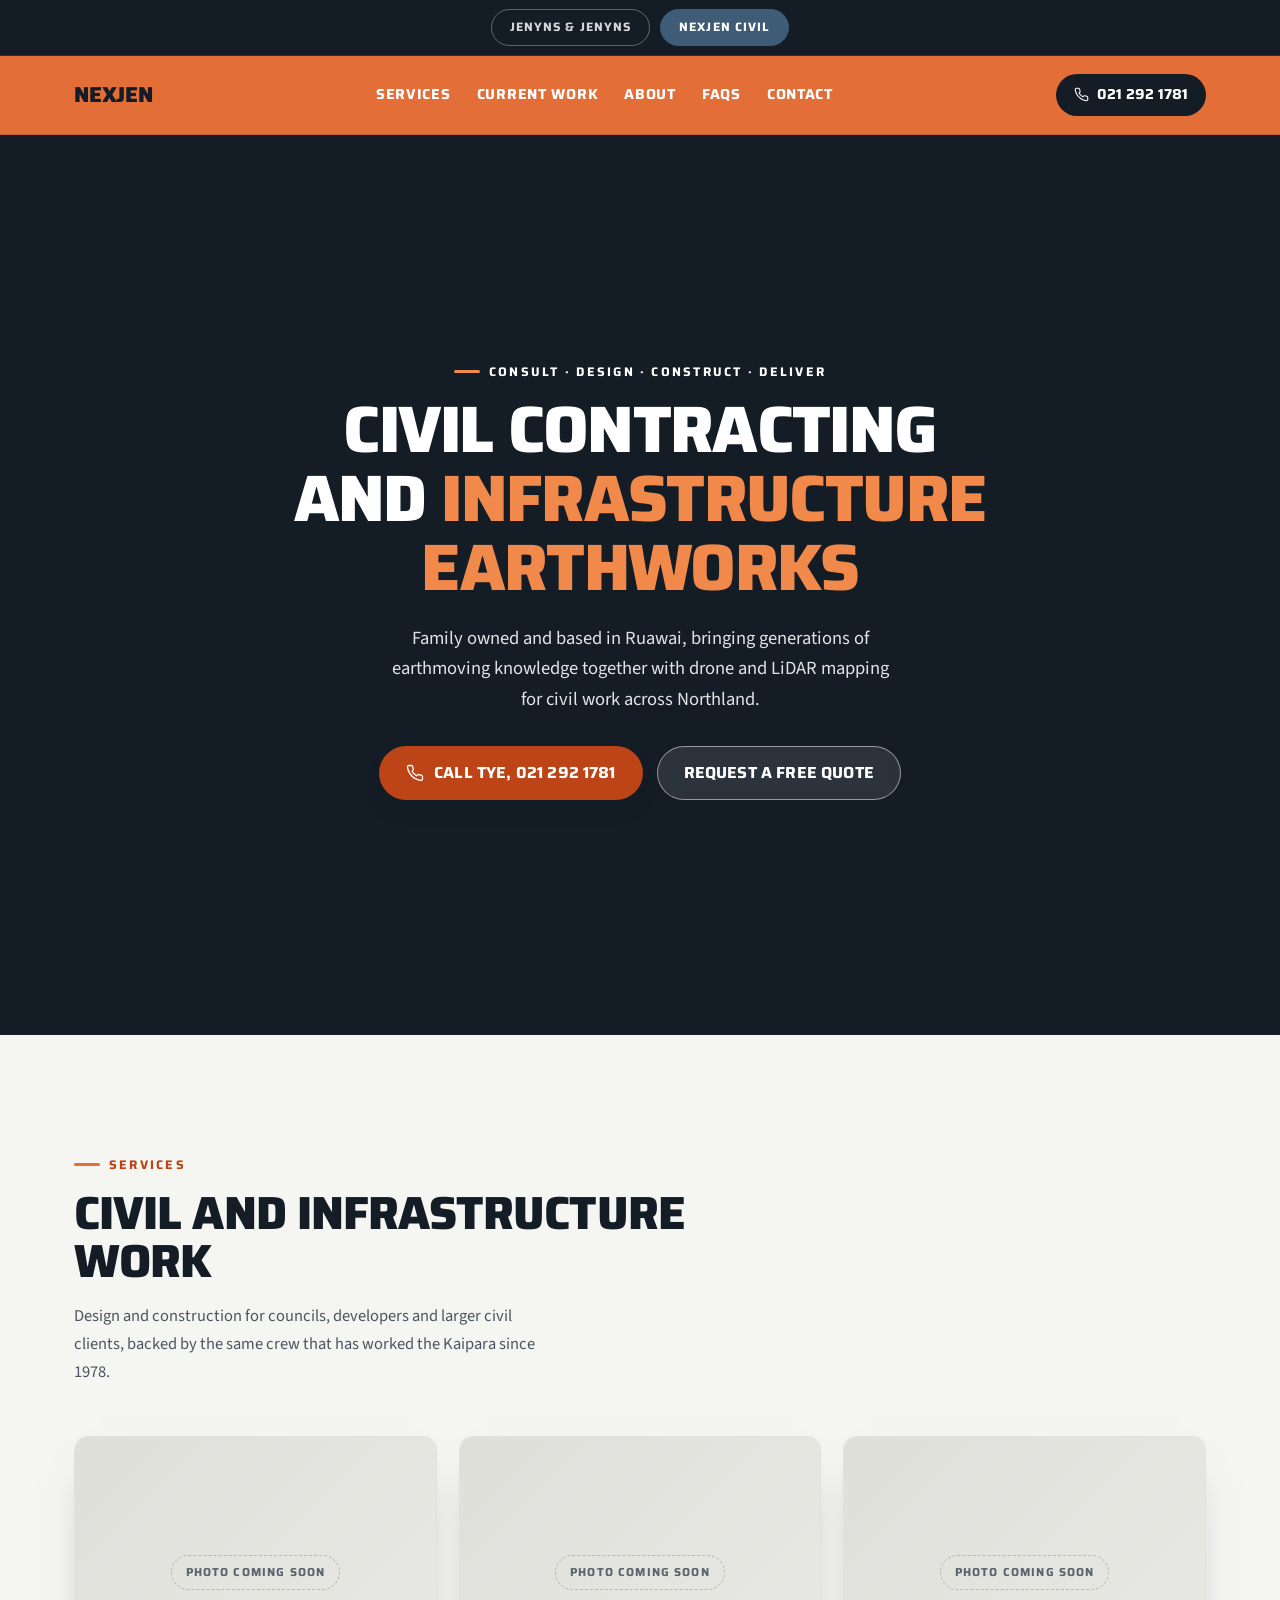
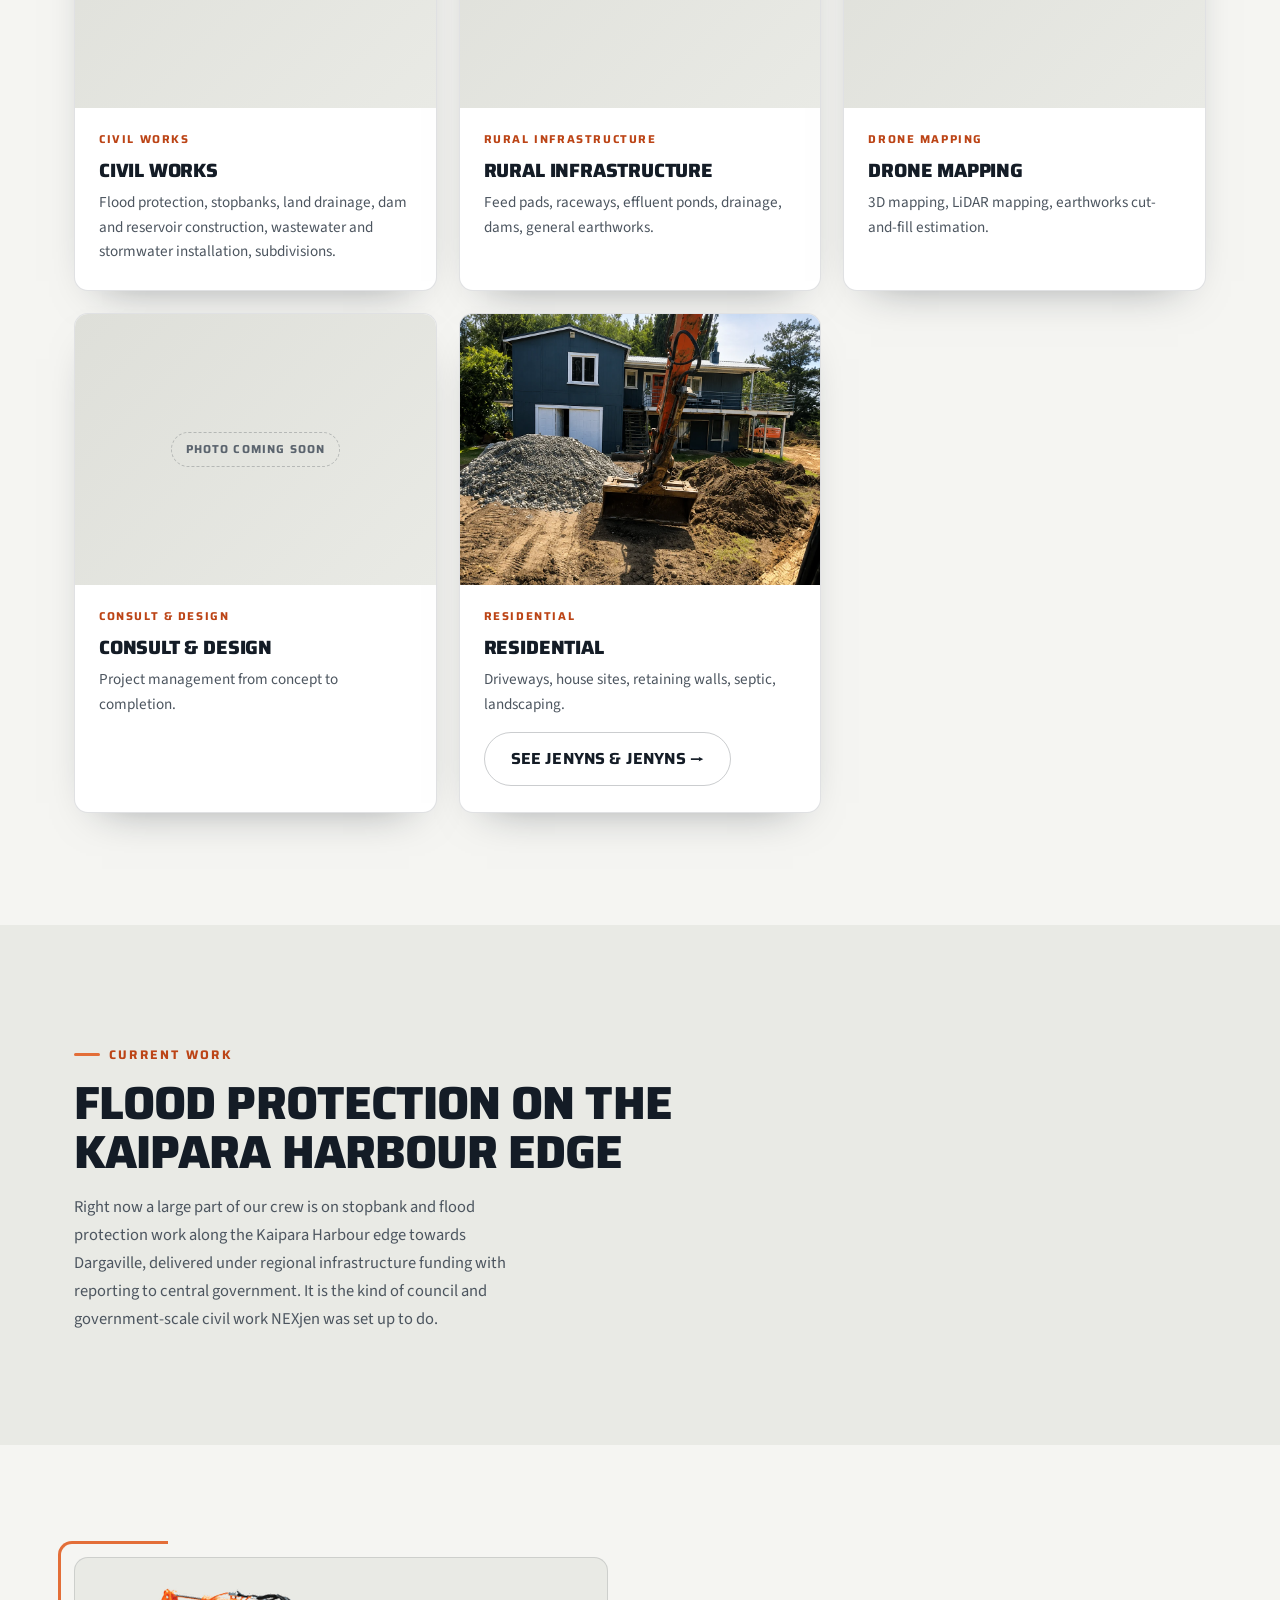
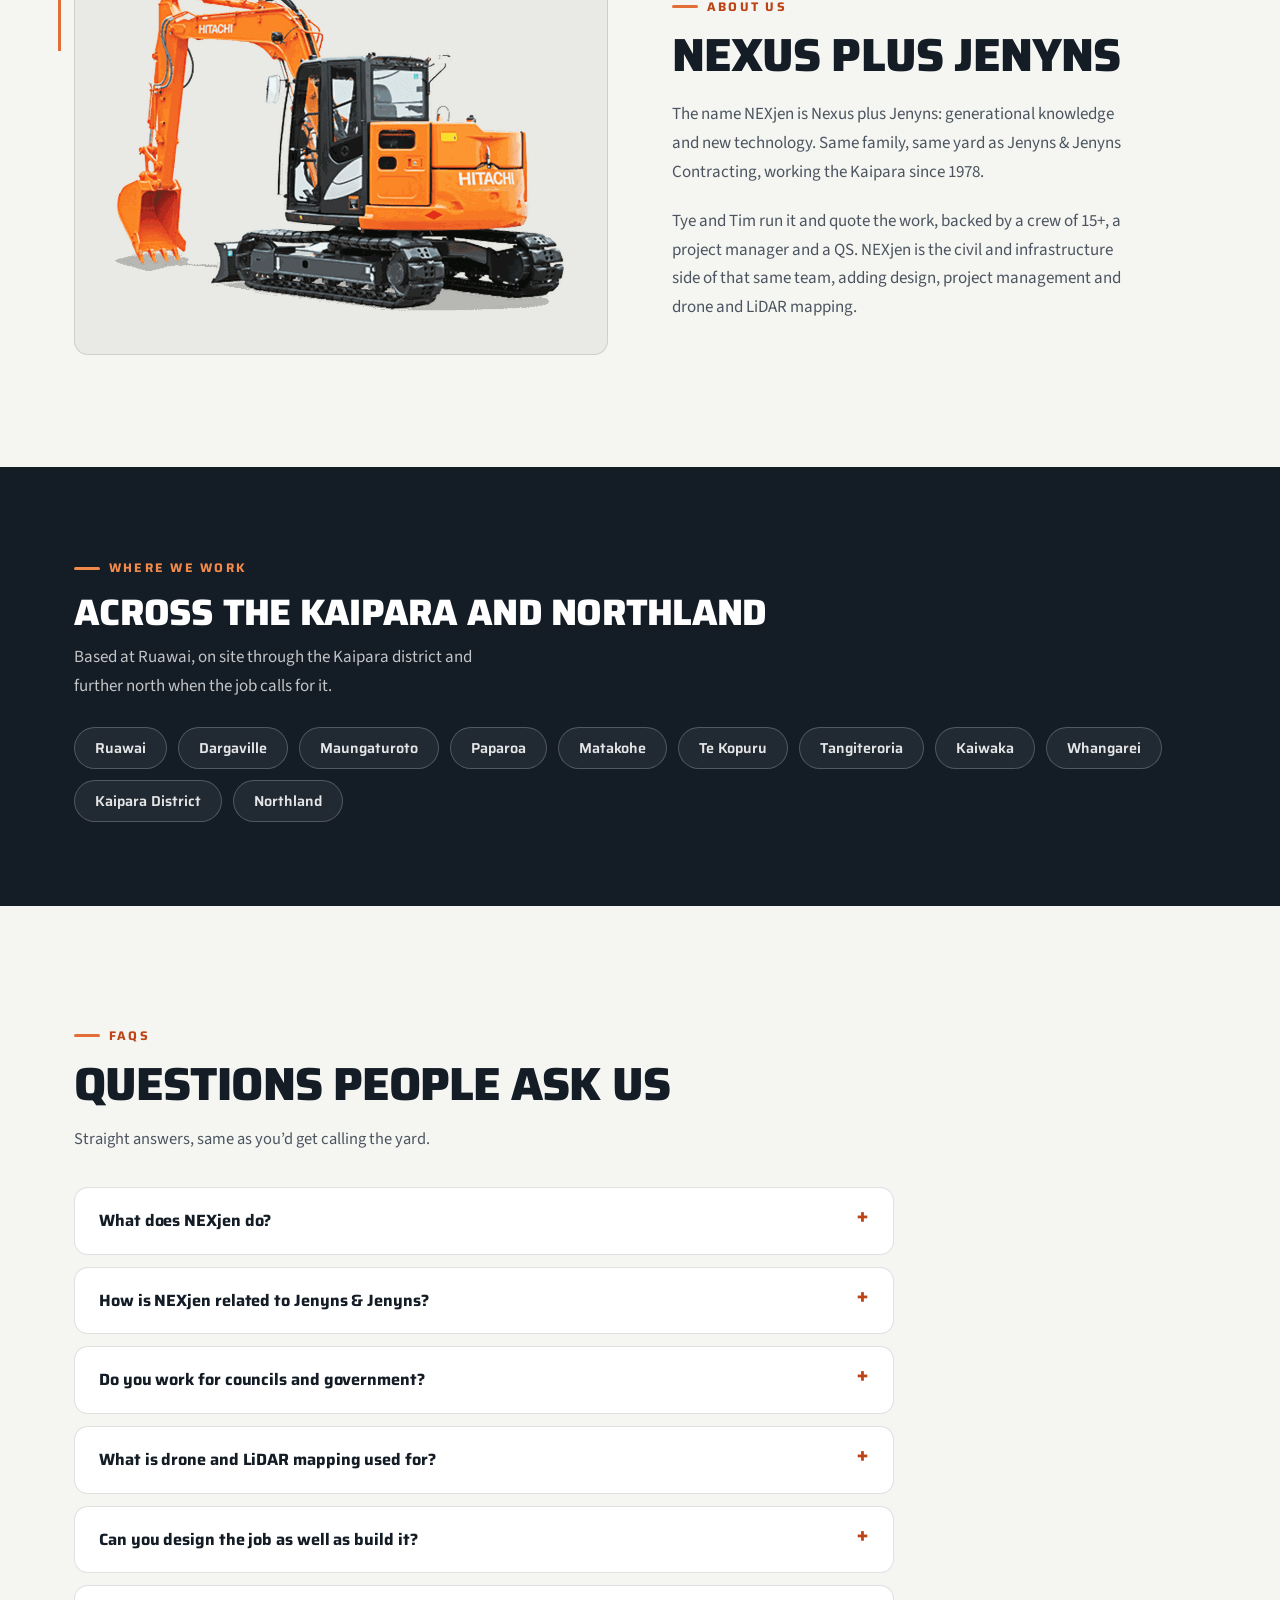
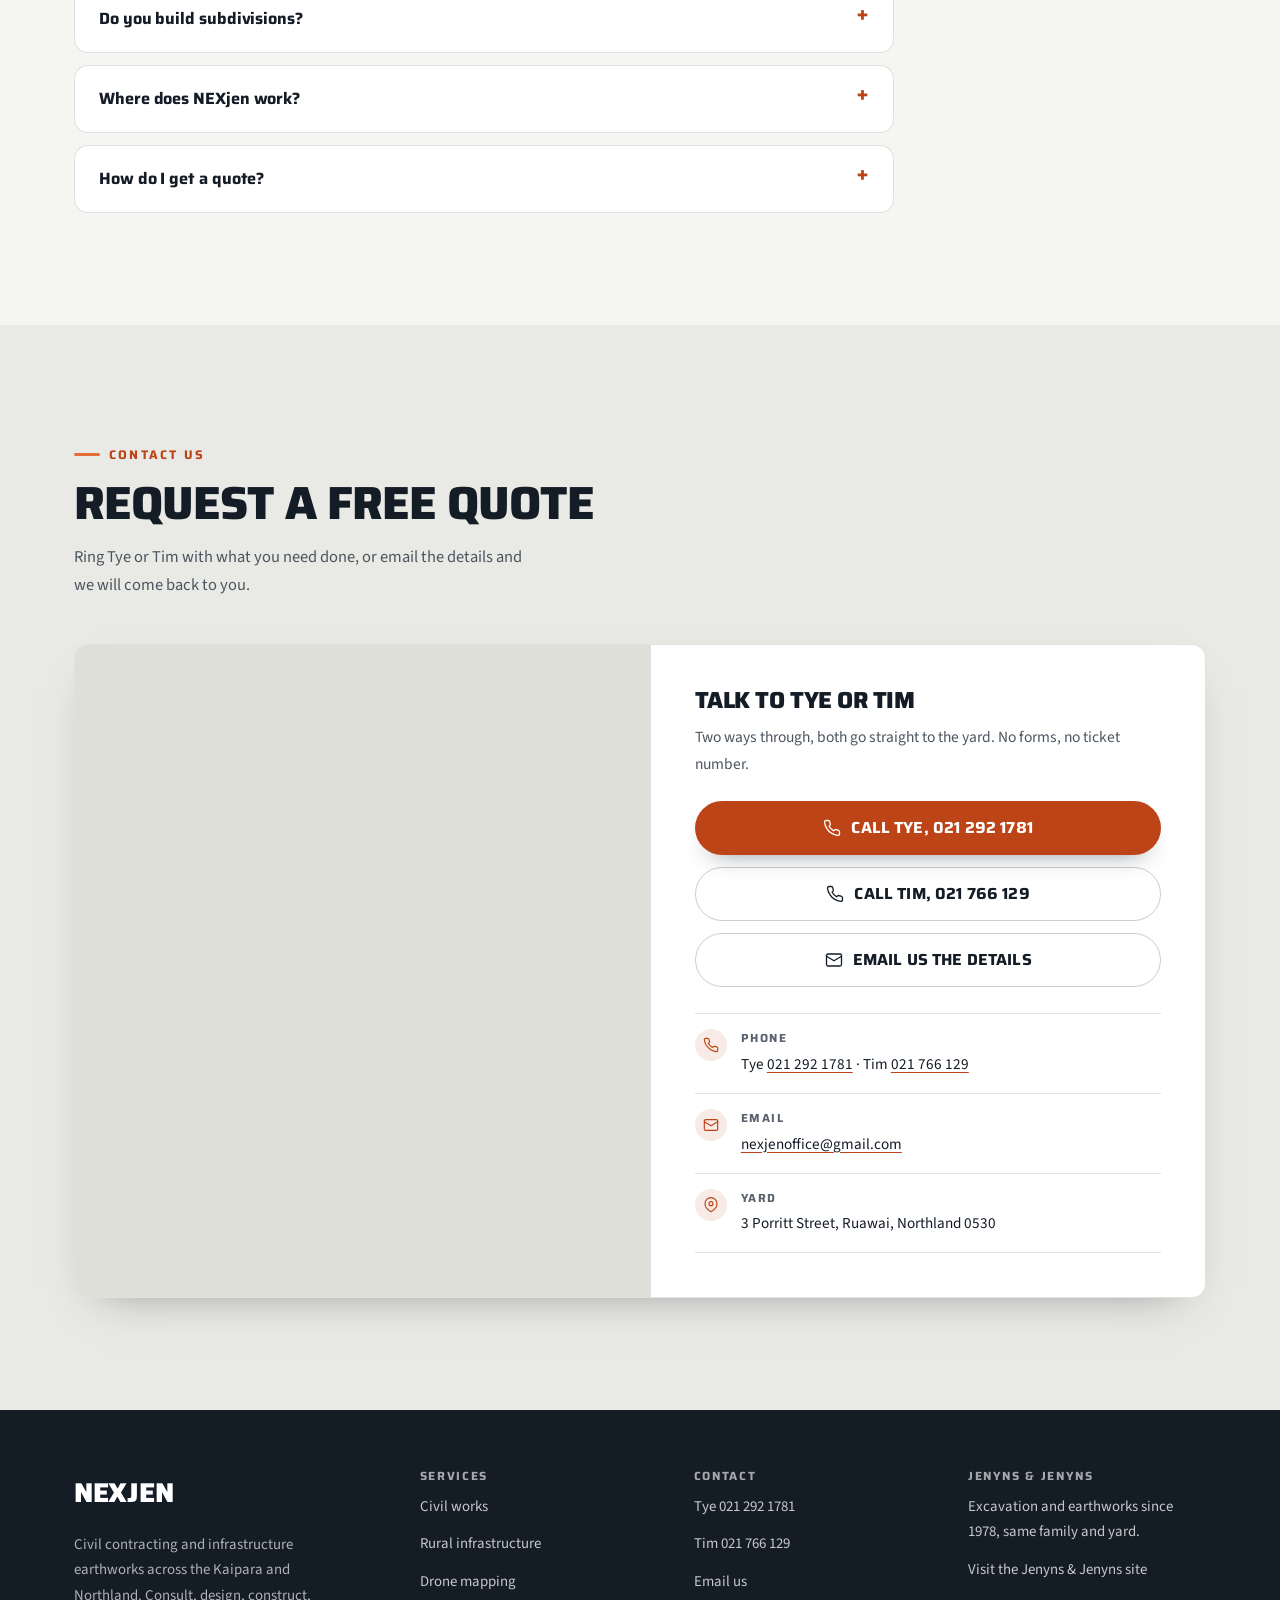
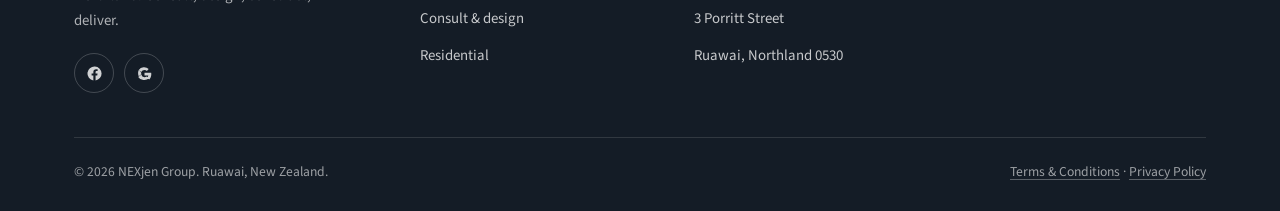
==== nexjen/index.html @ 0fc9f40d "Add NEXjen page, brand switcher, and fix Jenyns & Jenyns content Fixes on the existing page: correct" ====
<!DOCTYPE html>
<html lang="en-NZ">
<head>
<meta charset="UTF-8">
<meta name="viewport" content="width=device-width, initial-scale=1">
<title>NEXjen Group | Civil Contracting &amp; Infrastructure Earthworks, Ruawai</title>
<meta name="description" content="NEXjen Group, Ruawai. Civil contracting and infrastructure earthworks across Northland: flood protection, land drainage, dams, subdivisions and drone mapping. Consult, design, construct, deliver. Call Tye on 021 292 1781.">
<meta name="theme-color" content="#141C26">
<link rel="canonical" href="https://jenyns-jenyns-excavators-demo.vercel.app/nexjen/">
<meta property="og:site_name" content="NEXjen Group">
<meta property="og:title" content="NEXjen Group | Civil Contracting &amp; Infrastructure Earthworks, Ruawai">
<meta property="og:description" content="Civil contracting and infrastructure earthworks across Northland. Consult, design, construct, deliver.">
<meta property="og:type" content="website">
<meta property="og:locale" content="en_NZ">
<meta property="og:url" content="https://jenyns-jenyns-excavators-demo.vercel.app/nexjen/">
<meta name="twitter:card" content="summary_large_image">
<link rel="icon" href="../favicon.svg" type="image/svg+xml">
<link rel="preconnect" href="https://fonts.googleapis.com">
<link rel="preconnect" href="https://fonts.gstatic.com" crossorigin>
<link href="https://fonts.googleapis.com/css2?family=Saira:wght@600;700;800&family=Source+Sans+3:wght@400;500;600;700&display=swap" rel="stylesheet">
<script>document.documentElement.className+=' js';</script>
<script type="application/ld+json">
{"@context": "https://schema.org", "@type": "GeneralContractor", "name": "NEXjen Group", "telephone": "+64212921781", "areaServed": ["Ruawai", "Dargaville", "Maungaturoto", "Kaipara District", "Northland", "Whangarei"], "address": {"@type": "PostalAddress", "streetAddress": "3 Porritt Street", "addressLocality": "Ruawai", "addressRegion": "Northland", "postalCode": "0530", "addressCountry": "NZ"}, "sameAs": ["https://jenyns-jenyns-excavators-demo.vercel.app/"], "parentOrganization": {"@type": "GeneralContractor", "name": "Jenyns & Jenyns Contracting", "url": "https://jenyns-jenyns-excavators-demo.vercel.app/"}}
</script>
<script type="application/ld+json">
{"@context": "https://schema.org", "@type": "FAQPage", "mainEntity": [{"@type": "Question", "name": "What does NEXjen do?", "acceptedAnswer": {"@type": "Answer", "text": "NEXjen Group is a civil contractor based in Ruawai, Northland. We consult, design, construct and deliver infrastructure earthworks, including flood protection, land drainage, dams and reservoirs, stormwater and wastewater installation, and subdivisions."}}, {"@type": "Question", "name": "How is NEXjen related to Jenyns & Jenyns?", "acceptedAnswer": {"@type": "Answer", "text": "Same family, same yard, same crew. Jenyns & Jenyns has done excavation and earthworks around the Kaipara since 1978. NEXjen is the civil and infrastructure side, adding design, project management and drone mapping."}}, {"@type": "Question", "name": "Do you work for councils and government?", "acceptedAnswer": {"@type": "Answer", "text": "Yes. We deliver council and government-funded infrastructure work across Northland, including flood protection projects with the reporting that goes with them."}}, {"@type": "Question", "name": "What is drone and LiDAR mapping used for?", "acceptedAnswer": {"@type": "Answer", "text": "It gives an accurate 3D model of the site before work starts, so we can work out cut-and-fill volumes, plan drainage and price the job on real numbers rather than guesses."}}, {"@type": "Question", "name": "Can you design the job as well as build it?", "acceptedAnswer": {"@type": "Answer", "text": "Yes. We can take a project from concept and design through to construction and handover, so you deal with one team the whole way."}}, {"@type": "Question", "name": "Do you build subdivisions?", "acceptedAnswer": {"@type": "Answer", "text": "Yes. We handle subdivision earthworks, including site preparation, stormwater and wastewater installation, and roading and access."}}, {"@type": "Question", "name": "Where does NEXjen work?", "acceptedAnswer": {"@type": "Answer", "text": "We're based in Ruawai and work across the Kaipara District and Northland, including Dargaville, Maungaturoto and Whangarei."}}, {"@type": "Question", "name": "How do I get a quote?", "acceptedAnswer": {"@type": "Answer", "text": "Call Tye on 021 292 1781 or Tim on 021 766 129, or email the office with the site location, the scope and your timing. Plans, photos or survey data help."}}]}
</script>
<style>
/* ==========================================================================
   Jenyns & Jenyns Contracting, Ruawai
   Palette lock : their brand orange + deep navy, one light theme
   Note         : #E36E38 is their exact brand orange, kept for fills only.
                  Anything carrying text uses #BC4416 (white on it = 5.28:1).
   Shape lock   : containers 14px, interactive elements full pill
   Icon lock    : inline SVG, stroke-width 1.75, round caps
   ========================================================================== */
:root{
  --paper:#F5F5F2;--paper-2:#E9EAE5;--paper-3:#DEDFD9;
  --ink:#141C26;--ink-2:#4C555F;--ink-3:#5B646E;
  --or:#BC4416;--or-hi:#A63B11;--or-brand:#E36E38;--or-lt:#F0894A;--accent:var(--or-brand);
  --or-soft:rgba(188,68,22,.11);
  --line:rgba(20,28,38,.13);--line-str:rgba(20,28,38,.22);
  --r:14px;--pill:999px;--wrap:1180px;
  --ease:cubic-bezier(.16,1,.3,1);
  --shadow:0 18px 44px -28px rgba(20,28,38,.5);
}
*,*::before,*::after{box-sizing:border-box}
html{-webkit-text-size-adjust:100%;scroll-behavior:smooth}
body{margin:0;background:var(--paper);color:var(--ink);font-family:'Source Sans 3',ui-sans-serif,system-ui,sans-serif;font-size:17px;line-height:1.7;-webkit-font-smoothing:antialiased;overflow-x:hidden}
::selection{background:var(--or);color:#fff}
body{caret-color:var(--or);scrollbar-color:#C3C5BD var(--paper-2)}
::-webkit-scrollbar{width:11px}
::-webkit-scrollbar-track{background:var(--paper-2)}
::-webkit-scrollbar-thumb{background:#C3C5BD;border-radius:var(--pill);border:3px solid var(--paper-2)}
:focus-visible{outline:2px solid var(--or);outline-offset:3px;border-radius:2px}
a{color:inherit;text-decoration:none}
img{display:block;max-width:100%}
h1,h2,h3,h4{font-family:'Saira',ui-sans-serif,system-ui,sans-serif;font-weight:800;line-height:1.05;letter-spacing:-.02em;margin:0;text-transform:uppercase}
p{margin:0}
.wrap{width:100%;max-width:var(--wrap);margin-inline:auto;padding-inline:24px}
.section{padding:clamp(72px,9vw,112px) 0}
.bg-2{background:var(--paper-2)}
.s-head{max-width:660px}
.s-head h2{font-size:clamp(1.9rem,4vw,2.9rem)}
.s-head p{margin-top:16px;color:var(--ink-2);font-size:1.03rem;max-width:58ch;text-transform:none}
.s-head-row{display:flex;align-items:flex-end;justify-content:space-between;gap:26px;flex-wrap:wrap}
.eyebrow{display:inline-flex;align-items:center;gap:9px;margin-bottom:14px;font-family:'Saira',sans-serif;font-size:.78rem;font-weight:700;letter-spacing:.18em;text-transform:uppercase;color:var(--or)}
.eyebrow::before{content:"";width:26px;height:3px;background:var(--or-brand);border-radius:2px}
.btn{display:inline-flex;align-items:center;justify-content:center;gap:10px;height:54px;padding:0 26px;border-radius:var(--pill);line-height:1;font-family:'Saira',sans-serif;font-weight:700;font-size:1rem;letter-spacing:.01em;text-transform:uppercase;border:1.5px solid transparent;cursor:pointer;transition:background .2s ease,color .2s ease,border-color .2s ease,transform .14s var(--ease)}
.btn svg{width:18px;height:18px;flex:none}
.btn-primary{background:var(--or);color:#fff;box-shadow:0 12px 26px -16px rgba(20,28,38,.6)}
.btn-primary:hover{background:var(--or-hi);transform:translateY(-2px)}
.btn-primary:active,.btn-line:active,.btn-ghost:active,.nav-phone:active,.gbadge:active,.pills span:active,.socials a:active{transform:scale(.97)}
.btn-line{background:transparent;color:var(--ink);border-color:var(--line-str)}
.btn-line:hover{background:var(--paper-3);border-color:var(--ink-2)}
.btn-ghost{background:rgba(255,255,255,.1);color:#fff;border-color:rgba(255,255,255,.5);backdrop-filter:blur(6px);-webkit-backdrop-filter:blur(6px)}
.btn-ghost:hover{background:rgba(255,255,255,.2);transform:translateY(-2px)}
.btn-block{width:100%}
.gbadge{display:inline-flex;align-items:center;gap:11px;height:46px;padding:0 17px;border-radius:var(--pill);border:1px solid var(--line);background:#fff;transition:border-color .2s ease,transform .14s var(--ease)}
.gbadge .g-mark{width:17px;height:17px;flex:none}
.gbadge .g-stars{display:inline-flex;gap:2px;color:#C08A12}
.gbadge .g-stars svg{width:13px;height:13px;fill:currentColor}
.gbadge .g-txt{font-family:'Saira',sans-serif;font-weight:700;font-size:.86rem;color:var(--ink);white-space:nowrap;line-height:1}
.gbadge .g-txt span{font-weight:500;color:var(--ink-3)}
.gbadge--dark{background:rgba(20,28,38,.55);border-color:rgba(255,255,255,.3);backdrop-filter:blur(10px);-webkit-backdrop-filter:blur(10px)}
.gbadge--dark .g-txt{color:#fff}
.gbadge--dark .g-txt span{color:rgba(255,255,255,.78)}
.gbadge--dark .g-stars{color:#E8C64A}
@media (hover:hover) and (pointer:fine){.gbadge:hover{border-color:var(--ink-2);transform:translateY(-2px)}}
.nav{position:sticky;top:0;z-index:50;background:var(--or-brand);border-bottom:1px solid rgba(20,28,38,.14);transition:background .4s var(--ease),box-shadow .4s var(--ease)}
.nav.stuck{background:rgba(20,28,38,.95);backdrop-filter:blur(16px);-webkit-backdrop-filter:blur(16px);box-shadow:0 10px 30px -22px rgba(0,0,0,.8)}
.nav-inner{display:flex;align-items:center;justify-content:space-between;gap:20px;height:78px}
.brand{display:flex;align-items:center;gap:12px}
.brand img{height:50px;width:auto}
.nav-links{display:flex;align-items:center;gap:26px}
.nav-links a{font-family:'Saira',sans-serif;font-size:.9rem;font-weight:700;letter-spacing:.05em;text-transform:uppercase;color:#fff;position:relative;transition:color .2s ease}
.nav-links a::after{content:"";position:absolute;left:0;right:0;bottom:-7px;height:2px;background:#fff;transform:scaleX(0);transform-origin:left;transition:transform .28s var(--ease)}
.nav-links a:hover::after{transform:scaleX(1)}
.nav.stuck .nav-links a::after{background:var(--or-lt)}
.nav-phone{display:inline-flex;align-items:center;gap:8px;height:42px;padding:0 18px;border-radius:var(--pill);line-height:1;background:var(--ink);color:#fff;font-family:'Saira',sans-serif;font-weight:700;font-size:.9rem;transition:background .2s ease,transform .14s var(--ease)}
.nav-phone:hover{background:#0C131B}
.nav.stuck .nav-phone{background:var(--or);}
.nav.stuck .nav-phone:hover{background:var(--or-hi)}
.nav-phone svg{width:15px;height:15px;flex:none}
.burger{display:none;width:44px;height:44px;border:0;background:transparent;cursor:pointer;flex-direction:column;justify-content:center;gap:5px;align-items:center}
.burger span{display:block;width:19px;height:2px;background:#fff;border-radius:2px;transition:transform .22s var(--ease),opacity .16s linear}
.burger.open span:nth-child(1){transform:translateY(7px) rotate(45deg)}
.burger.open span:nth-child(2){opacity:0}
.burger.open span:nth-child(3){transform:translateY(-7px) rotate(-45deg)}
.hero{position:relative;min-height:100dvh;display:flex;align-items:center;overflow:hidden;background:var(--ink)}
.hero-media{position:absolute;inset:0;z-index:0;background-image:url('img/hero.webp');background-size:cover;background-position:center}
.hero-scrim{position:absolute;inset:0;z-index:1;background:linear-gradient(180deg,rgba(20,28,38,.66) 0%,rgba(20,28,38,.56) 38%,rgba(20,28,38,.9) 100%)}
.hero-inner{position:relative;z-index:2;width:100%;padding-block:92px 100px;color:#fff;text-align:center;display:flex;flex-direction:column;align-items:center}
.hero .eyebrow{color:#fff}
.hero .eyebrow::before{background:var(--or-lt)}
.hero h1{font-size:clamp(2.4rem,5.6vw,4.1rem);max-width:20ch;letter-spacing:-.025em;text-wrap:balance}
.hero h1 em{font-style:normal;color:var(--or-lt)}
.hero-lead{margin-top:20px;max-width:56ch;font-size:clamp(1.03rem,1.6vw,1.16rem);color:rgba(255,255,255,.88);line-height:1.65}
.hero-actions{display:flex;align-items:center;justify-content:center;gap:14px;flex-wrap:wrap;margin-top:32px}
.hrev{margin-top:30px;max-width:600px;text-align:left;background:rgba(20,28,38,.55);border:1px solid rgba(255,255,255,.2);border-radius:var(--r);padding:16px 20px;backdrop-filter:blur(12px);-webkit-backdrop-filter:blur(12px)}
.hrev-top{display:flex;align-items:center;gap:11px;flex-wrap:wrap}
.hrev-stars{display:inline-flex;gap:2px;color:#E8C64A}
.hrev-stars svg{width:14px;height:14px;fill:currentColor}
.hrev-label{font-family:'Saira',sans-serif;font-weight:700;font-size:.86rem;color:#fff;line-height:1}
.hrev q{display:block;margin-top:10px;quotes:"\201C" "\201D";font-size:.95rem;line-height:1.55;color:rgba(255,255,255,.94)}
.hrev b{display:block;margin-top:6px;font-weight:600;font-size:.8rem;color:rgba(255,255,255,.68)}
.svc-grid{display:grid;grid-template-columns:repeat(3,1fr);gap:22px;margin-top:50px}
.svc{background:#fff;border:1px solid var(--line);border-radius:var(--r);overflow:hidden;display:flex;flex-direction:column;box-shadow:var(--shadow);transition:transform .4s var(--ease),box-shadow .4s var(--ease)}
.svc-photo{position:relative;aspect-ratio:4/3;overflow:hidden;background:var(--paper-3)}
.svc-photo img{width:100%;height:100%;object-fit:cover;transition:transform .55s var(--ease)}
@media (hover:hover) and (pointer:fine){
  .svc:hover{transform:translateY(-5px);box-shadow:0 26px 52px -30px rgba(20,28,38,.6)}
  .svc:hover .svc-photo img{transform:scale(1.06)}
}
.svc-body{padding:22px 24px 26px;display:flex;flex-direction:column;flex:1}
.svc-label{display:inline-flex;align-items:center;gap:7px;font-family:'Saira',sans-serif;font-size:.71rem;font-weight:700;letter-spacing:.14em;text-transform:uppercase;color:var(--or)}
.svc-label svg{width:14px;height:14px;flex:none}
.svc h3{margin-top:11px;font-size:1.2rem;letter-spacing:-.01em}
.svc p{margin-top:10px;color:var(--ink-2);font-size:.95rem;line-height:1.62}
.tags{list-style:none;display:flex;flex-wrap:wrap;gap:7px;margin:auto 0 0;padding:16px 0 0}
.tags li{font-size:.75rem;font-weight:600;color:var(--ink-3);background:var(--paper-2);border:1px solid var(--line);border-radius:var(--pill);padding:5px 11px;line-height:1.3}
.full{display:grid;grid-template-columns:1.05fr .95fr;gap:clamp(34px,5vw,68px);align-items:center}
.full-list{list-style:none;margin:30px 0 0;padding:0;display:grid;grid-template-columns:1fr 1fr;gap:2px 26px}
.full-list li{display:flex;align-items:flex-start;gap:11px;padding:11px 0;border-bottom:1px solid var(--line);font-size:.97rem;font-weight:500}
.full-list .fk{width:22px;height:22px;flex:none;margin-top:2px;border-radius:var(--pill);background:var(--or-soft);color:var(--or);display:grid;place-items:center}
.full-list .fk svg{width:12px;height:12px}
.full-media{position:relative;display:grid;place-items:center;padding:20px}
.full-media::before{content:"";position:absolute;inset:auto 0 8% 0;height:58%;background:radial-gradient(ellipse at center,rgba(227,110,56,.16),transparent 68%);border-radius:50%}
.full-media img{position:relative;width:100%;height:auto;max-width:480px}
.about{display:grid;grid-template-columns:1fr 1fr;gap:clamp(34px,5vw,68px);align-items:center}
.about-copy h2{font-size:clamp(1.9rem,4vw,2.9rem)}
.about-copy p{margin-top:20px;color:var(--ink-2);max-width:58ch}
.stat-row{display:grid;grid-template-columns:repeat(3,1fr);gap:18px;margin-top:32px}
.stat{background:#fff;border:1px solid var(--line);border-radius:var(--r);padding:20px 18px}
.stat b{display:block;font-family:'Saira',sans-serif;font-size:1.9rem;font-weight:800;color:var(--or);line-height:1}
.stat span{display:block;margin-top:7px;font-size:.86rem;color:var(--ink-2);line-height:1.45}
.about-media{position:relative}
.about-media img{width:100%;height:auto;aspect-ratio:4/3;object-fit:cover;border-radius:var(--r);border:1px solid var(--line)}
.about-media::before{content:"";position:absolute;left:-16px;top:-16px;width:110px;height:110px;border-left:3px solid var(--or-brand);border-top:3px solid var(--or-brand);border-radius:var(--r) 0 0 0}
.rev-note{display:inline-flex;align-items:center;gap:9px;margin-top:20px;padding:9px 15px;border-radius:var(--pill);background:var(--paper-3);border:1px solid var(--line);font-size:.85rem;color:var(--ink-2)}
.rev-note svg{width:15px;height:15px;flex:none;color:var(--or)}
.rev-lead{margin-top:44px;background:#fff;border:1px solid var(--line);border-radius:var(--r);padding:clamp(28px,4vw,46px);box-shadow:var(--shadow);max-width:900px}
.rev-lead .rev-stars{display:inline-flex;gap:3px;color:#C08A12}
.rev-lead .rev-stars svg{width:18px;height:18px;fill:currentColor}
.rev-lead q{display:block;margin-top:18px;quotes:"\201C" "\201D";font-size:clamp(1.1rem,2.2vw,1.5rem);line-height:1.5;color:var(--ink);font-family:'Saira',sans-serif;font-weight:600;text-transform:none;letter-spacing:-.01em}
.rev-lead .by{display:flex;align-items:center;gap:12px;margin-top:24px}
.rev-lead .ava{width:40px;height:40px;flex:none;border-radius:var(--pill);background:var(--or-soft);border:1px solid var(--line);display:grid;place-items:center;color:var(--or)}
.rev-lead .ava svg{width:19px;height:19px}
.rev-lead .by b{display:block;font-family:'Saira',sans-serif;font-size:.94rem;font-weight:700}
.rev-lead .by small{display:block;color:var(--ink-3);font-size:.79rem;line-height:1.5}
.rev-foot{display:flex;align-items:center;gap:16px;flex-wrap:wrap;margin-top:32px}
.rev-foot p{color:var(--ink-3);font-size:.9rem}
.area{padding:clamp(56px,7vw,84px) 0;background:var(--ink);color:#fff}
.area .eyebrow{color:var(--or-lt)}
.area .eyebrow::before{background:var(--or-lt)}
.area h2{font-size:clamp(1.6rem,3.2vw,2.3rem)}
.area p{color:rgba(255,255,255,.74);max-width:50ch;margin-top:12px}
.pills{display:flex;flex-wrap:wrap;gap:11px;margin-top:26px}
.pills span{height:42px;padding:0 20px;border-radius:var(--pill);line-height:1;display:inline-flex;align-items:center;border:1px solid rgba(255,255,255,.22);background:rgba(255,255,255,.06);font-family:'Saira',sans-serif;font-weight:600;font-size:.9rem;color:rgba(255,255,255,.88);transition:border-color .2s ease,background .2s ease,color .2s ease,transform .14s var(--ease)}
.pills span:hover{border-color:var(--or-lt);background:var(--or-lt);color:var(--ink)}
.contact-box{display:grid;grid-template-columns:1.02fr .98fr;background:#fff;border:1px solid var(--line);border-radius:var(--r);overflow:hidden;box-shadow:var(--shadow);margin-top:44px}
.contact-map{position:relative;min-height:100%;background:var(--paper-3)}
.contact-map iframe{position:absolute;inset:0;width:100%;height:100%;border:0;display:block}
.contact-side{padding:clamp(28px,3.4vw,44px)}
.contact-side h3{font-size:1.45rem}
.contact-side>p{margin-top:12px;color:var(--ink-2);font-size:.97rem}
.contact-btns{display:grid;gap:12px;margin-top:24px}
.details{list-style:none;margin:26px 0 0;padding:0}
.details li{display:flex;gap:14px;padding:15px 0;border-top:1px solid var(--line);font-size:.95rem}
.details li:last-child{border-bottom:1px solid var(--line)}
.details .di{width:32px;height:32px;flex:none;border-radius:var(--pill);background:var(--or-soft);color:var(--or);display:grid;place-items:center}
.details .di svg{width:16px;height:16px}
.details b{display:block;font-family:'Saira',sans-serif;font-size:.73rem;font-weight:700;letter-spacing:.13em;text-transform:uppercase;color:var(--ink-3);margin-bottom:3px}
.details a{text-decoration:underline;text-underline-offset:3px;text-decoration-color:var(--or)}
.foot{background:var(--ink);color:rgba(255,255,255,.72);padding:60px 0 28px}
.foot-grid{display:grid;grid-template-columns:1.3fr 1fr 1fr 1fr;gap:36px}
.foot-brand img{height:56px;width:auto}
.foot-brand p{margin-top:16px;color:rgba(255,255,255,.66);font-size:.93rem;max-width:38ch}
.socials{display:flex;gap:10px;margin-top:20px}
.socials a{width:40px;height:40px;border-radius:var(--pill);border:1px solid rgba(255,255,255,.2);display:grid;place-items:center;color:rgba(255,255,255,.8);transition:background .2s ease,border-color .2s ease,color .2s ease,transform .14s var(--ease)}
.socials a:hover{background:var(--or-brand);border-color:var(--or-brand);color:#fff}
.socials svg{width:17px;height:17px}
.foot-col h4{font-family:'Saira',sans-serif;font-size:.74rem;font-weight:700;letter-spacing:.14em;text-transform:uppercase;color:rgba(255,255,255,.62)}
.foot-col a,.foot-col span{display:block;margin-top:12px;color:rgba(255,255,255,.76);font-size:.93rem;transition:color .2s ease;text-transform:none}
.foot-col a:hover{color:var(--or-lt)}
.foot-bottom{margin-top:44px;padding-top:22px;border-top:1px solid rgba(255,255,255,.12);display:flex;justify-content:space-between;gap:14px;flex-wrap:wrap;font-size:.85rem;color:rgba(255,255,255,.58)}
.foot-bottom a{text-decoration:underline;text-underline-offset:3px;text-decoration-color:rgba(255,255,255,.3)}
.foot-bottom a:hover{color:#fff}
#intro{position:fixed;inset:0;z-index:200;background:var(--ink);display:grid;place-items:center;transition:opacity .7s var(--ease),visibility .7s var(--ease)}
#intro.gone{opacity:0;visibility:hidden}
#intro img{height:clamp(70px,14vw,120px);width:auto}
#intro .ln{width:0;height:3px;background:var(--or-brand);margin:18px auto 0;animation:introLn 1.1s var(--ease) .3s forwards}
@keyframes introLn{to{width:140px}}
.js .rv{opacity:0;transform:translateY(20px);transition:opacity .8s var(--ease),transform .8s var(--ease);transition-delay:calc(var(--i,0) * 80ms)}
.js .rv.in{opacity:1;transform:none}
@media (max-width:1024px){
  .svc-grid{grid-template-columns:repeat(2,1fr)}
  .full,.about{grid-template-columns:1fr;gap:38px}
  .full-media{order:-1}
  .contact-box{grid-template-columns:1fr}
  .contact-map{order:2;min-height:340px}
  .contact-side{order:1}
  .foot-grid{grid-template-columns:1fr 1fr;gap:30px}
  .foot-brand{grid-column:1 / -1}
}
@media (max-width:860px){
  .nav-links{position:fixed;inset:78px 0 auto 0;flex-direction:column;align-items:stretch;gap:0;background:rgba(20,28,38,.98);backdrop-filter:blur(18px);-webkit-backdrop-filter:blur(18px);border-bottom:1px solid rgba(255,255,255,.12);padding:8px 24px 22px;transform:translateY(-12px);opacity:0;pointer-events:none;transition:opacity .3s var(--ease),transform .3s var(--ease)}
  .nav-links.open{opacity:1;transform:none;pointer-events:auto}
  .nav-links a{padding:15px 0;border-bottom:1px solid rgba(255,255,255,.1);font-size:1rem}
  .nav-links a::after{display:none}
  .burger{display:flex}
  .nav-phone span.np-txt{display:none}
  .nav-phone{padding:0 13px}
}
@media (max-width:720px){
  body{font-size:16px}
  .svc-grid{grid-template-columns:1fr;gap:18px}
  .full-list{grid-template-columns:1fr}
  .stat-row{grid-template-columns:1fr}
  .hero-inner{padding-block:76px 82px}
  .hero-actions .btn,.hero-actions .gbadge{width:100%;justify-content:center}
  .s-head-row{align-items:flex-start}
  .foot-grid{grid-template-columns:1fr}
  .foot-bottom{flex-direction:column;gap:8px}
}
@media (prefers-reduced-motion:reduce){
  html{scroll-behavior:auto}
  *,*::before,*::after{animation-duration:.001ms!important;transition-duration:.001ms!important}
  .js .rv{opacity:1;transform:none}
}

/* ---------- brand switch bar ---------- */
.brandbar{background:var(--ink);border-bottom:1px solid rgba(255,255,255,.1)}
.brandbar-inner{display:flex;align-items:center;justify-content:center;gap:10px;padding:9px 24px}
.bb-tab{font-family:'Saira',sans-serif;font-weight:700;font-size:.76rem;letter-spacing:.09em;text-transform:uppercase;padding:7px 18px;border-radius:var(--pill);border:1.5px solid rgba(255,255,255,.32);color:rgba(255,255,255,.82);transition:background .2s ease,color .2s ease,border-color .2s ease}
.bb-tab.bb-active{background:var(--accent);border-color:var(--accent);color:#fff}
.bb-tab:not(.bb-active):hover{border-color:#fff;color:#fff}
.sticky-shell{position:sticky;top:0;z-index:60}
#services,#work,#about,#reviews,#faq,#contact{scroll-margin-top:118px}
@media (max-width:520px){.brandbar-inner{padding:8px 16px;gap:8px}.bb-tab{padding:6px 13px;font-size:.7rem}}

/* ---------- faq ---------- */
.faq-list{max-width:820px;margin-top:34px;display:grid;gap:12px}
.faq-item{background:#fff;border:1px solid var(--line);border-radius:var(--r);padding:0 24px;transition:border-color .2s ease}
.faq-item summary{cursor:pointer;list-style:none;padding:19px 30px 19px 0;position:relative;font-family:'Saira',sans-serif;font-weight:700;font-size:1.02rem;letter-spacing:-.005em;text-transform:none}
.faq-item summary::-webkit-details-marker{display:none}
.faq-item summary::after{content:"+";position:absolute;right:0;top:15px;font-size:1.5rem;color:var(--or);font-family:'Saira',sans-serif;line-height:1}
.faq-item[open] summary::after{content:"\2212"}
.faq-item p{padding:0 0 20px;color:var(--ink-2);font-size:.97rem;line-height:1.65;text-transform:none}

/* ---------- civil placeholder photo ---------- */
.ph-photo{position:relative;aspect-ratio:4/3;overflow:hidden;background:linear-gradient(135deg,var(--paper-3),var(--paper-2));display:grid;place-items:center;color:var(--ink-3)}
.ph-photo span{font-family:'Saira',sans-serif;font-size:.72rem;font-weight:700;letter-spacing:.1em;text-transform:uppercase;color:var(--ink-3);border:1px dashed var(--line-str);border-radius:var(--pill);padding:7px 14px}
</style>
<style>
/* ---------- NEXjen accent + page-only overrides ---------- */
:root{--accent:#3E5C76}
.hero-media{background:linear-gradient(135deg,#101820,#243746 55%,#3E5C76);background-image:none}
.intro-word{font-family:'Saira',sans-serif;font-weight:800;font-size:clamp(2.2rem,7vw,3.6rem);letter-spacing:-.02em;color:#fff;text-transform:uppercase}
.wordmark{font-family:'Saira',sans-serif;font-weight:800;font-size:1.35rem;letter-spacing:-.01em;text-transform:uppercase;color:var(--ink)}
.nav.stuck .wordmark{color:#fff}
.foot-wordmark{font-family:'Saira',sans-serif;font-weight:800;font-size:1.7rem;letter-spacing:-.01em;text-transform:uppercase;color:#fff}
.tagline{display:block;margin-top:14px;font-family:'Saira',sans-serif;font-weight:700;font-size:.95rem;letter-spacing:.14em;text-transform:uppercase;color:var(--or-lt)}
</style>
</head>
<body>
<div id="intro"><div><span class="intro-word">NEXjen</span><div class="ln"></div></div></div>
<div id="top-sentinel" aria-hidden="true" style="position:absolute;top:0;left:0;height:48px;width:1px;pointer-events:none"></div>

<div class="sticky-shell">
<div class="brandbar"><div class="wrap brandbar-inner"><a class="bb-tab" href="/">Jenyns &amp; Jenyns</a><a class="bb-tab bb-active" href="/nexjen/">NEXjen Civil</a></div></div>
<header class="nav" id="nav">
  <div class="wrap nav-inner">
    <a class="brand wordmark" href="/nexjen/" aria-label="NEXjen Group, home">NEXjen</a>
    <nav class="nav-links" id="menu" aria-label="Primary">
      <a href="#services">Services</a>
      <a href="#current-work">Current work</a>
      <a href="#about">About</a>
      <a href="#faq">FAQs</a>
      <a href="#contact">Contact</a>
    </nav>
    <div style="display:flex;align-items:center;gap:12px">
      <a class="nav-phone" href="tel:+64212921781"><svg viewBox="0 0 24 24" fill="none" stroke="currentColor" stroke-width="1.75" stroke-linecap="round" stroke-linejoin="round" aria-hidden="true"><path d="M22 16.9v3a2 2 0 0 1-2.2 2 19.8 19.8 0 0 1-8.6-3.1 19.5 19.5 0 0 1-6-6A19.8 19.8 0 0 1 2 4.2 2 2 0 0 1 4 2h3a2 2 0 0 1 2 1.7c.1.9.4 1.8.7 2.7a2 2 0 0 1-.5 2.1L8.1 9.7a16 16 0 0 0 6 6l1.2-1.1a2 2 0 0 1 2.1-.5c.9.3 1.8.6 2.7.7a2 2 0 0 1 1.7 2z"/></svg><span class="np-txt">021 292 1781</span></a>
      <button class="burger" id="burger" aria-label="Open menu" aria-controls="menu" aria-expanded="false"><span></span><span></span><span></span></button>
    </div>
  </div>
</header>
</div>

<section class="hero" id="top">
  <div class="hero-media" aria-hidden="true"></div>
  <div class="hero-scrim" aria-hidden="true"></div>
  <div class="wrap hero-inner">
    <span class="eyebrow">Consult &middot; Design &middot; Construct &middot; Deliver</span>
    <h1>Civil contracting and <em>infrastructure earthworks</em></h1>
    <p class="hero-lead">Family owned and based in Ruawai, bringing generations of earthmoving knowledge together with drone and LiDAR mapping for civil work across Northland.</p>
    <div class="hero-actions">
      <a class="btn btn-primary" href="tel:+64212921781"><svg viewBox="0 0 24 24" fill="none" stroke="currentColor" stroke-width="1.75" stroke-linecap="round" stroke-linejoin="round" aria-hidden="true"><path d="M22 16.9v3a2 2 0 0 1-2.2 2 19.8 19.8 0 0 1-8.6-3.1 19.5 19.5 0 0 1-6-6A19.8 19.8 0 0 1 2 4.2 2 2 0 0 1 4 2h3a2 2 0 0 1 2 1.7c.1.9.4 1.8.7 2.7a2 2 0 0 1-.5 2.1L8.1 9.7a16 16 0 0 0 6 6l1.2-1.1a2 2 0 0 1 2.1-.5c.9.3 1.8.6 2.7.7a2 2 0 0 1 1.7 2z"/></svg>Call Tye, 021 292 1781</a>
      <a class="btn btn-ghost" href="#contact">Request a free quote</a>
    </div>
  </div>
</section>

<section class="section" id="services">
  <div class="wrap">
    <div class="s-head rv">
      <span class="eyebrow">Services</span>
      <h2>Civil and infrastructure work</h2>
      <p>Design and construction for councils, developers and larger civil clients, backed by the same crew that has worked the Kaipara since 1978.</p>
    </div>
    <div class="svc-grid">
      <article class="svc rv" style="--i:1">
        <div class="ph-photo"><span>Photo coming soon</span></div>
        <div class="svc-body">
          <span class="svc-label">Civil works</span>
          <h3>Civil works</h3>
          <p>Flood protection, stopbanks, land drainage, dam and reservoir construction, wastewater and stormwater installation, subdivisions.</p>
        </div>
      </article>
      <article class="svc rv" style="--i:2">
        <div class="ph-photo"><span>Photo coming soon</span></div>
        <div class="svc-body">
          <span class="svc-label">Rural infrastructure</span>
          <h3>Rural infrastructure</h3>
          <p>Feed pads, raceways, effluent ponds, drainage, dams, general earthworks.</p>
        </div>
      </article>
      <article class="svc rv" style="--i:3">
        <div class="ph-photo"><span>Photo coming soon</span></div>
        <div class="svc-body">
          <span class="svc-label">Drone mapping</span>
          <h3>Drone mapping</h3>
          <p>3D mapping, LiDAR mapping, earthworks cut-and-fill estimation.</p>
        </div>
      </article>
      <article class="svc rv" style="--i:4">
        <div class="ph-photo"><span>Photo coming soon</span></div>
        <div class="svc-body">
          <span class="svc-label">Consult &amp; design</span>
          <h3>Consult &amp; design</h3>
          <p>Project management from concept to completion.</p>
        </div>
      </article>
      <article class="svc rv" style="--i:5">
        <div class="svc-photo"><img src="../img/work-housesite.webp" alt="House site earthworks by the Jenyns family crew" width="1100" height="825" loading="lazy" decoding="async"></div>
        <div class="svc-body">
          <span class="svc-label">Residential</span>
          <h3>Residential</h3>
          <p>Driveways, house sites, retaining walls, septic, landscaping.</p>
          <a class="btn btn-line" style="margin-top:16px;align-self:flex-start" href="/">See Jenyns &amp; Jenyns &rarr;</a>
        </div>
      </article>
    </div>
  </div>
</section>

<!-- CONFIRM WITH TYE BEFORE LIVE: naming this specific project needs his OK -->
<section class="section bg-2" id="current-work">
  <div class="wrap">
    <div class="s-head rv">
      <span class="eyebrow">Current work</span>
      <h2>Flood protection on the Kaipara Harbour edge</h2>
      <p>Right now a large part of our crew is on stopbank and flood protection work along the Kaipara Harbour edge towards Dargaville, delivered under regional infrastructure funding with reporting to central government. It is the kind of council and government-scale civil work NEXjen was set up to do.</p>
    </div>
  </div>
</section>

<section class="section" id="about">
  <div class="wrap about">
    <div class="about-media rv">
      <img src="../img/machine.png" alt="Excavator used by the Jenyns family crew" width="529" height="376" loading="lazy" decoding="async" style="aspect-ratio:auto;object-fit:contain;background:var(--paper-2);padding:30px">
    </div>
    <div class="about-copy rv" style="--i:1">
      <span class="eyebrow">About us</span>
      <h2>Nexus plus Jenyns</h2>
      <p>The name NEXjen is Nexus plus Jenyns: generational knowledge and new technology. Same family, same yard as Jenyns &amp; Jenyns Contracting, working the Kaipara since 1978.</p>
      <p>Tye and Tim run it and quote the work, backed by a crew of 15+, a project manager and a QS. NEXjen is the civil and infrastructure side of that same team, adding design, project management and drone and LiDAR mapping.</p>
    </div>
  </div>
</section>

<section class="area">
  <div class="wrap">
    <div class="rv">
      <span class="eyebrow">Where we work</span>
      <h2>Across the Kaipara and Northland</h2>
      <p>Based at Ruawai, on site through the Kaipara district and further north when the job calls for it.</p>
      <div class="pills"><span>Ruawai</span><span>Dargaville</span><span>Maungaturoto</span><span>Paparoa</span><span>Matakohe</span><span>Te Kopuru</span><span>Tangiteroria</span><span>Kaiwaka</span><span>Whangarei</span><span>Kaipara District</span><span>Northland</span></div>
    </div>
  </div>
</section>

<section class="section" id="faq">
  <div class="wrap">
    <div class="s-head rv">
      <span class="eyebrow">FAQs</span>
      <h2>Questions people ask us</h2>
      <p>Straight answers, same as you&rsquo;d get calling the yard.</p>
    </div>
    <div class="faq-list rv" style="--i:1">
<details class="faq-item"><summary>What does NEXjen do?</summary><p>NEXjen Group is a civil contractor based in Ruawai, Northland. We consult, design, construct and deliver infrastructure earthworks, including flood protection, land drainage, dams and reservoirs, stormwater and wastewater installation, and subdivisions.</p></details>
<details class="faq-item"><summary>How is NEXjen related to Jenyns &amp; Jenyns?</summary><p>Same family, same yard, same crew. Jenyns &amp; Jenyns has done excavation and earthworks around the Kaipara since 1978. NEXjen is the civil and infrastructure side, adding design, project management and drone mapping.</p></details>
<details class="faq-item"><summary>Do you work for councils and government?</summary><p>Yes. We deliver council and government-funded infrastructure work across Northland, including flood protection projects with the reporting that goes with them.</p></details>
<details class="faq-item"><summary>What is drone and LiDAR mapping used for?</summary><p>It gives an accurate 3D model of the site before work starts, so we can work out cut-and-fill volumes, plan drainage and price the job on real numbers rather than guesses.</p></details>
<details class="faq-item"><summary>Can you design the job as well as build it?</summary><p>Yes. We can take a project from concept and design through to construction and handover, so you deal with one team the whole way.</p></details>
<details class="faq-item"><summary>Do you build subdivisions?</summary><p>Yes. We handle subdivision earthworks, including site preparation, stormwater and wastewater installation, and roading and access.</p></details>
<details class="faq-item"><summary>Where does NEXjen work?</summary><p>We're based in Ruawai and work across the Kaipara District and Northland, including Dargaville, Maungaturoto and Whangārei.</p></details>
<details class="faq-item"><summary>How do I get a quote?</summary><p>Call Tye on 021 292 1781 or Tim on 021 766 129, or email the office with the site location, the scope and your timing. Plans, photos or survey data help.</p></details>
    </div>
  </div>
</section>

<section class="section bg-2" id="contact">
  <div class="wrap">
    <div class="s-head rv">
      <span class="eyebrow">Contact us</span>
      <h2>Request a free quote</h2>
      <p>Ring Tye or Tim with what you need done, or email the details and we will come back to you.</p>
    </div>
    <div class="contact-box rv" style="--i:1">
      <div class="contact-map">
        <iframe title="Map showing NEXjen Group at 3 Porritt Street, Ruawai" src="https://www.google.com/maps?q=3+Porritt+Street,+Ruawai,+Northland+0530,+New+Zealand&amp;output=embed" loading="lazy" referrerpolicy="no-referrer-when-downgrade"></iframe>
      </div>
      <div class="contact-side">
        <h3>Talk to Tye or Tim</h3>
        <p>Two ways through, both go straight to the yard. No forms, no ticket number.</p>
        <div class="contact-btns">
          <a class="btn btn-primary btn-block" href="tel:+64212921781"><svg viewBox="0 0 24 24" fill="none" stroke="currentColor" stroke-width="1.75" stroke-linecap="round" stroke-linejoin="round" aria-hidden="true"><path d="M22 16.9v3a2 2 0 0 1-2.2 2 19.8 19.8 0 0 1-8.6-3.1 19.5 19.5 0 0 1-6-6A19.8 19.8 0 0 1 2 4.2 2 2 0 0 1 4 2h3a2 2 0 0 1 2 1.7c.1.9.4 1.8.7 2.7a2 2 0 0 1-.5 2.1L8.1 9.7a16 16 0 0 0 6 6l1.2-1.1a2 2 0 0 1 2.1-.5c.9.3 1.8.6 2.7.7a2 2 0 0 1 1.7 2z"/></svg>Call Tye, 021 292 1781</a>
          <a class="btn btn-line btn-block" href="tel:+6421766129"><svg viewBox="0 0 24 24" fill="none" stroke="currentColor" stroke-width="1.75" stroke-linecap="round" stroke-linejoin="round" aria-hidden="true"><path d="M22 16.9v3a2 2 0 0 1-2.2 2 19.8 19.8 0 0 1-8.6-3.1 19.5 19.5 0 0 1-6-6A19.8 19.8 0 0 1 2 4.2 2 2 0 0 1 4 2h3a2 2 0 0 1 2 1.7c.1.9.4 1.8.7 2.7a2 2 0 0 1-.5 2.1L8.1 9.7a16 16 0 0 0 6 6l1.2-1.1a2 2 0 0 1 2.1-.5c.9.3 1.8.6 2.7.7a2 2 0 0 1 1.7 2z"/></svg>Call Tim, 021 766 129</a>
          <!-- TODO: confirm whether NEXjen enquiries should go to tyejenyns@nexjen.co.nz instead of the shared office email -->
          <a class="btn btn-line btn-block" href="#contact" data-gmail data-user="nexjenoffice" data-domain="gmail.com" data-su="Quote%20request%20from%20the%20NEXjen%20website" data-body="Hi%20Tye%2C%0A%0AI%27d%20like%20a%20quote%20on%20a%20civil%2Finfrastructure%20job%3A%0A%0AWhat%20the%20job%20is%3A%20%0ASite%20address%3A%20%0ARough%20timing%3A%20%0A%0AName%3A%20%0APhone%3A%20"><svg viewBox="0 0 24 24" fill="none" stroke="currentColor" stroke-width="1.75" stroke-linecap="round" stroke-linejoin="round" aria-hidden="true"><rect x="2" y="4" width="20" height="16" rx="2"/><path d="M22 7l-10 6L2 7"/></svg>Email us the details</a>
        </div>
        <ul class="details">
          <li><span class="di"><svg viewBox="0 0 24 24" fill="none" stroke="currentColor" stroke-width="1.75" stroke-linecap="round" stroke-linejoin="round" aria-hidden="true"><path d="M22 16.9v3a2 2 0 0 1-2.2 2 19.8 19.8 0 0 1-8.6-3.1 19.5 19.5 0 0 1-6-6A19.8 19.8 0 0 1 2 4.2 2 2 0 0 1 4 2h3a2 2 0 0 1 2 1.7c.1.9.4 1.8.7 2.7a2 2 0 0 1-.5 2.1L8.1 9.7a16 16 0 0 0 6 6l1.2-1.1a2 2 0 0 1 2.1-.5c.9.3 1.8.6 2.7.7a2 2 0 0 1 1.7 2z"/></svg></span><span><b>Phone</b><span>Tye <a href="tel:+64212921781">021 292 1781</a> &middot; Tim <a href="tel:+6421766129">021 766 129</a></span></span></li>
          <li><span class="di"><svg viewBox="0 0 24 24" fill="none" stroke="currentColor" stroke-width="1.75" stroke-linecap="round" stroke-linejoin="round" aria-hidden="true"><rect x="2" y="4" width="20" height="16" rx="2"/><path d="M22 7l-10 6L2 7"/></svg></span><span><b>Email</b><span data-addr data-user="nexjenoffice" data-domain="gmail.com">Use the email button above</span></span></li>
          <li><span class="di"><svg viewBox="0 0 24 24" fill="none" stroke="currentColor" stroke-width="1.75" stroke-linecap="round" stroke-linejoin="round" aria-hidden="true"><path d="M21 10c0 7-9 12-9 12s-9-5-9-12a9 9 0 0 1 18 0z"/><circle cx="12" cy="10" r="3"/></svg></span><span><b>Yard</b><span>3 Porritt Street, Ruawai, Northland 0530</span></span></li>
        </ul>
      </div>
    </div>
  </div>
</section>

<footer class="foot">
  <div class="wrap">
    <div class="foot-grid">
      <div class="foot-brand">
        <a class="foot-wordmark" href="/nexjen/">NEXjen</a>
        <p>Civil contracting and infrastructure earthworks across the Kaipara and Northland. Consult, design, construct, deliver.</p>
        <div class="socials">
          <!-- TODO: real Facebook/Google Business Profile links once confirmed, currently search queries -->
          <a href="https://www.facebook.com/search/top?q=NEXjen%20Group" target="_blank" rel="noopener" aria-label="NEXjen on Facebook"><svg viewBox="0 0 24 24" fill="currentColor" aria-hidden="true"><path d="M22 12a10 10 0 1 0-11.6 9.9v-7H7.9V12h2.5V9.8c0-2.5 1.5-3.9 3.8-3.9 1.1 0 2.2.2 2.2.2v2.5h-1.3c-1.2 0-1.6.8-1.6 1.6V12h2.8l-.4 2.9h-2.4v7A10 10 0 0 0 22 12z"/></svg></a>
          <a href="https://www.google.com/maps/search/?api=1&amp;query=NEXjen+Group+Ruawai+New+Zealand" target="_blank" rel="noopener" aria-label="NEXjen on Google"><svg viewBox="0 0 24 24" fill="currentColor" aria-hidden="true"><path d="M12 11v3.8h5.4a4.6 4.6 0 0 1-2 3l3.2 2.5c1.9-1.7 3-4.3 3-7.4 0-.7-.1-1.3-.2-1.9zM6.5 14.3l-3.4 2.6A9 9 0 0 0 12 21c2.4 0 4.5-.8 6-2.2l-3.2-2.5c-.8.6-1.9.9-2.8.9a4.9 4.9 0 0 1-4.5-3.9zM3.9 7.1A9 9 0 0 0 3 12a9 9 0 0 0 .9 4l3.6-2.8a5 5 0 0 1 0-2.4zM12 6.9c1.3 0 2.5.5 3.4 1.4l2.5-2.5A9 9 0 0 0 3.9 7.1L7.5 10c.8-1.8 2.5-3.1 4.5-3.1z"/></svg></a>
        </div>
      </div>
      <div class="foot-col">
        <h4>Services</h4>
        <a href="#services">Civil works</a>
        <a href="#services">Rural infrastructure</a>
        <a href="#services">Drone mapping</a>
        <a href="#services">Consult &amp; design</a>
        <a href="#services">Residential</a>
      </div>
      <div class="foot-col">
        <h4>Contact</h4>
        <a href="tel:+64212921781">Tye 021 292 1781</a>
        <a href="tel:+6421766129">Tim 021 766 129</a>
        <a href="#contact" data-gmail data-user="nexjenoffice" data-domain="gmail.com" data-su="Quote%20request%20from%20the%20NEXjen%20website">Email us</a>
        <span>3 Porritt Street</span>
        <span>Ruawai, Northland 0530</span>
      </div>
      <div class="foot-col">
        <h4>Jenyns &amp; Jenyns</h4>
        <span>Excavation and earthworks since 1978, same family and yard.</span>
        <a href="/">Visit the Jenyns &amp; Jenyns site</a>
      </div>
    </div>
    <div class="foot-bottom">
      <span>&copy; <span id="year">2026</span> NEXjen Group. Ruawai, New Zealand.</span>
      <span><a href="../terms.html">Terms &amp; Conditions</a> &middot; <a href="../privacy.html">Privacy Policy</a></span>
    </div>
  </div>
</footer>

<script>
(function () {
  'use strict';
  var reduce = window.matchMedia('(prefers-reduced-motion: reduce)').matches;
  var intro = document.getElementById('intro');
  if (intro) {
    if (reduce) { intro.classList.add('gone'); }
    else {
      window.addEventListener('load', function () {
        setTimeout(function(){intro.classList.add('gone');},1000);
        setTimeout(function(){intro.remove();},1900);
      });
      setTimeout(function(){intro.classList.add('gone');},3200);
    }
  }
  var y=document.getElementById('year'); if(y) y.textContent=new Date().getFullYear();
  document.querySelectorAll('[data-addr]').forEach(function(el){
    var addr=el.getAttribute('data-user')+'@'+el.getAttribute('data-domain');
    var a=document.createElement('a');
    a.href='https://mail.google.com/mail/?view=cm&fs=1&to='+encodeURIComponent(addr);
    a.target='_blank'; a.rel='noopener'; a.textContent=addr;
    el.textContent=''; el.appendChild(a);
  });
  document.querySelectorAll('[data-gmail]').forEach(function(el){
    var addr=el.getAttribute('data-user')+'@'+el.getAttribute('data-domain');
    var url='https://mail.google.com/mail/?view=cm&fs=1&to='+encodeURIComponent(addr);
    var su=el.getAttribute('data-su'), body=el.getAttribute('data-body');
    if(su) url+='&su='+su;
    if(body) url+='&body='+body;
    el.setAttribute('href',url); el.setAttribute('target','_blank'); el.setAttribute('rel','noopener');
  });
  var nav=document.getElementById('nav'), sentinel=document.getElementById('top-sentinel');
  if(nav&&sentinel&&'IntersectionObserver' in window){
    new IntersectionObserver(function(e){nav.classList.toggle('stuck',!e[0].isIntersecting);},{threshold:0}).observe(sentinel);
  }
  var burger=document.getElementById('burger'), menu=document.getElementById('menu');
  if(burger&&menu){
    burger.addEventListener('click',function(){
      var open=menu.classList.toggle('open');
      burger.classList.toggle('open',open);
      burger.setAttribute('aria-expanded',open?'true':'false');
    });
    menu.querySelectorAll('a').forEach(function(a){
      a.addEventListener('click',function(){
        menu.classList.remove('open'); burger.classList.remove('open');
        burger.setAttribute('aria-expanded','false');
      });
    });
  }
  var rv=document.querySelectorAll('.rv');
  if('IntersectionObserver' in window && !reduce){
    var io=new IntersectionObserver(function(entries){
      entries.forEach(function(e){ if(e.isIntersecting){e.target.classList.add('in'); io.unobserve(e.target);} });
    },{threshold:0.12,rootMargin:'0px 0px -40px 0px'});
    rv.forEach(function(el){io.observe(el);});
  } else { rv.forEach(function(el){el.classList.add('in');}); }
})();
</script>
</body>
</html>
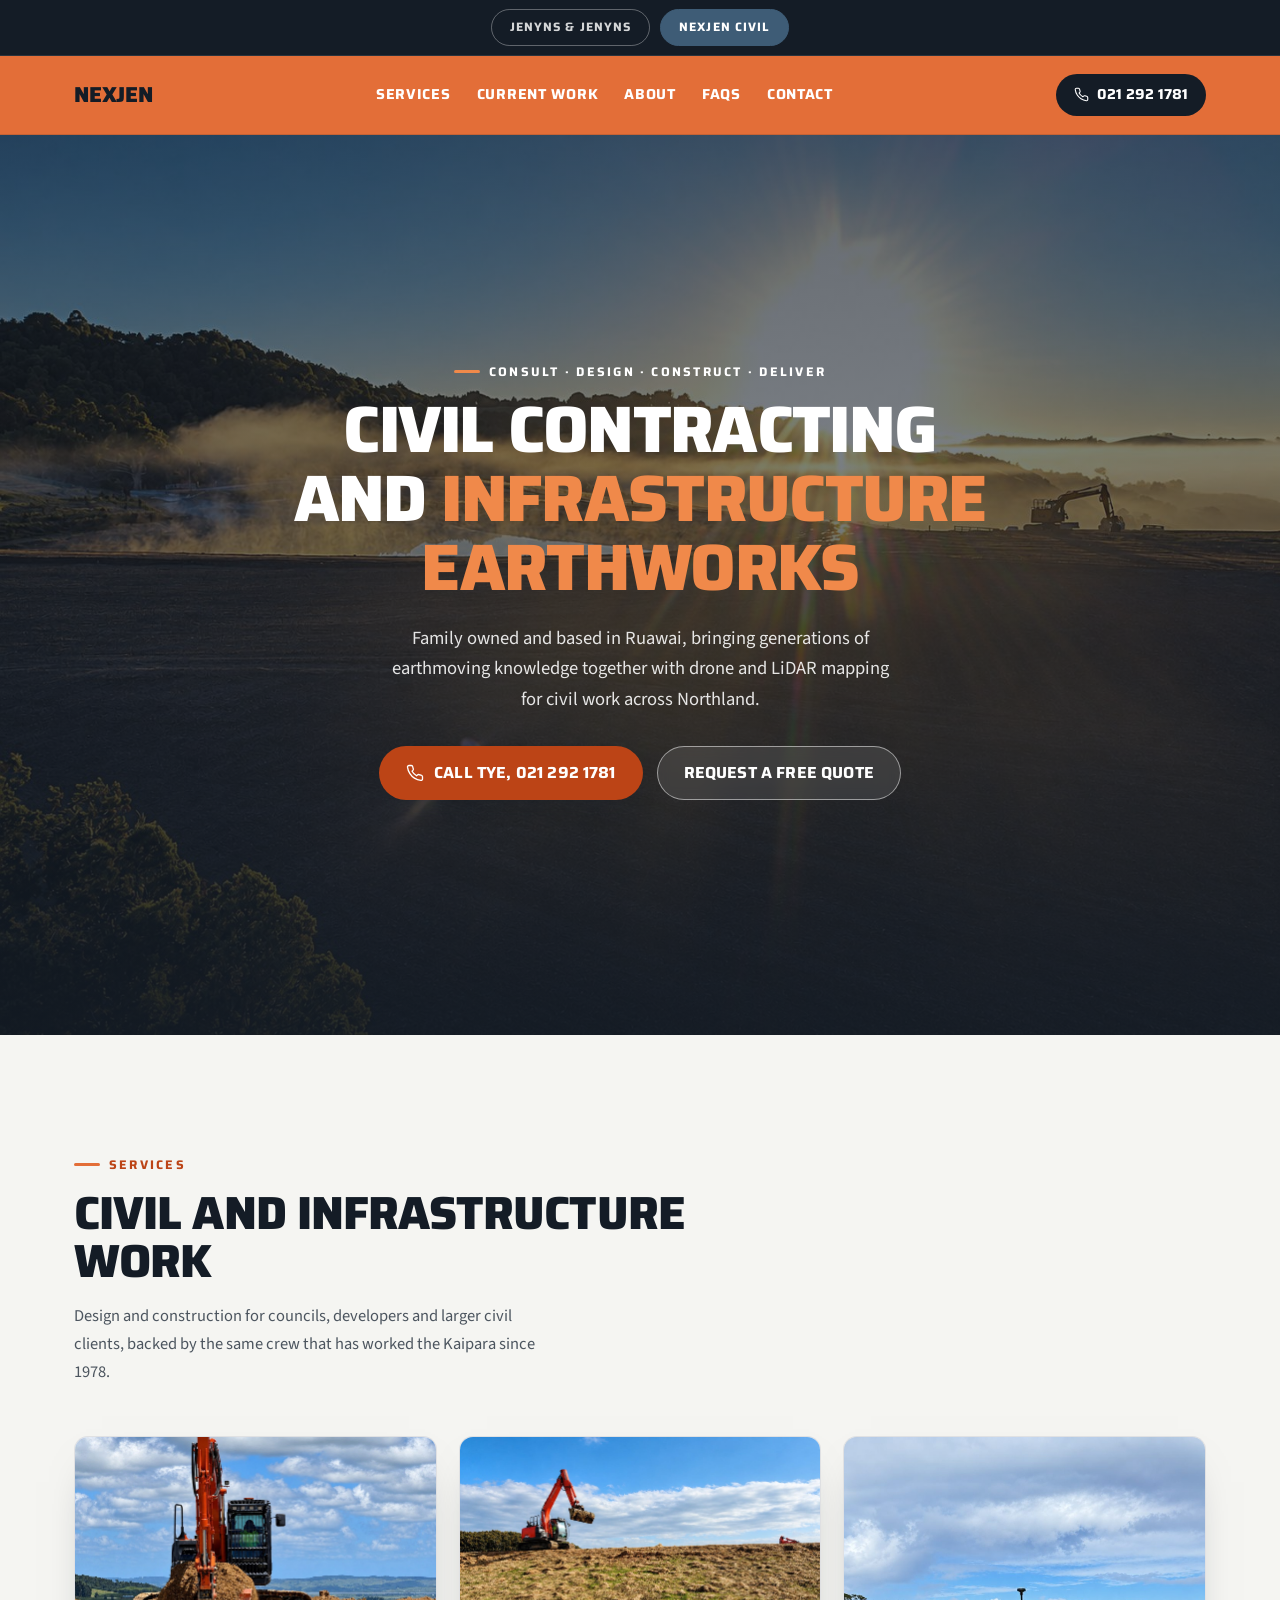
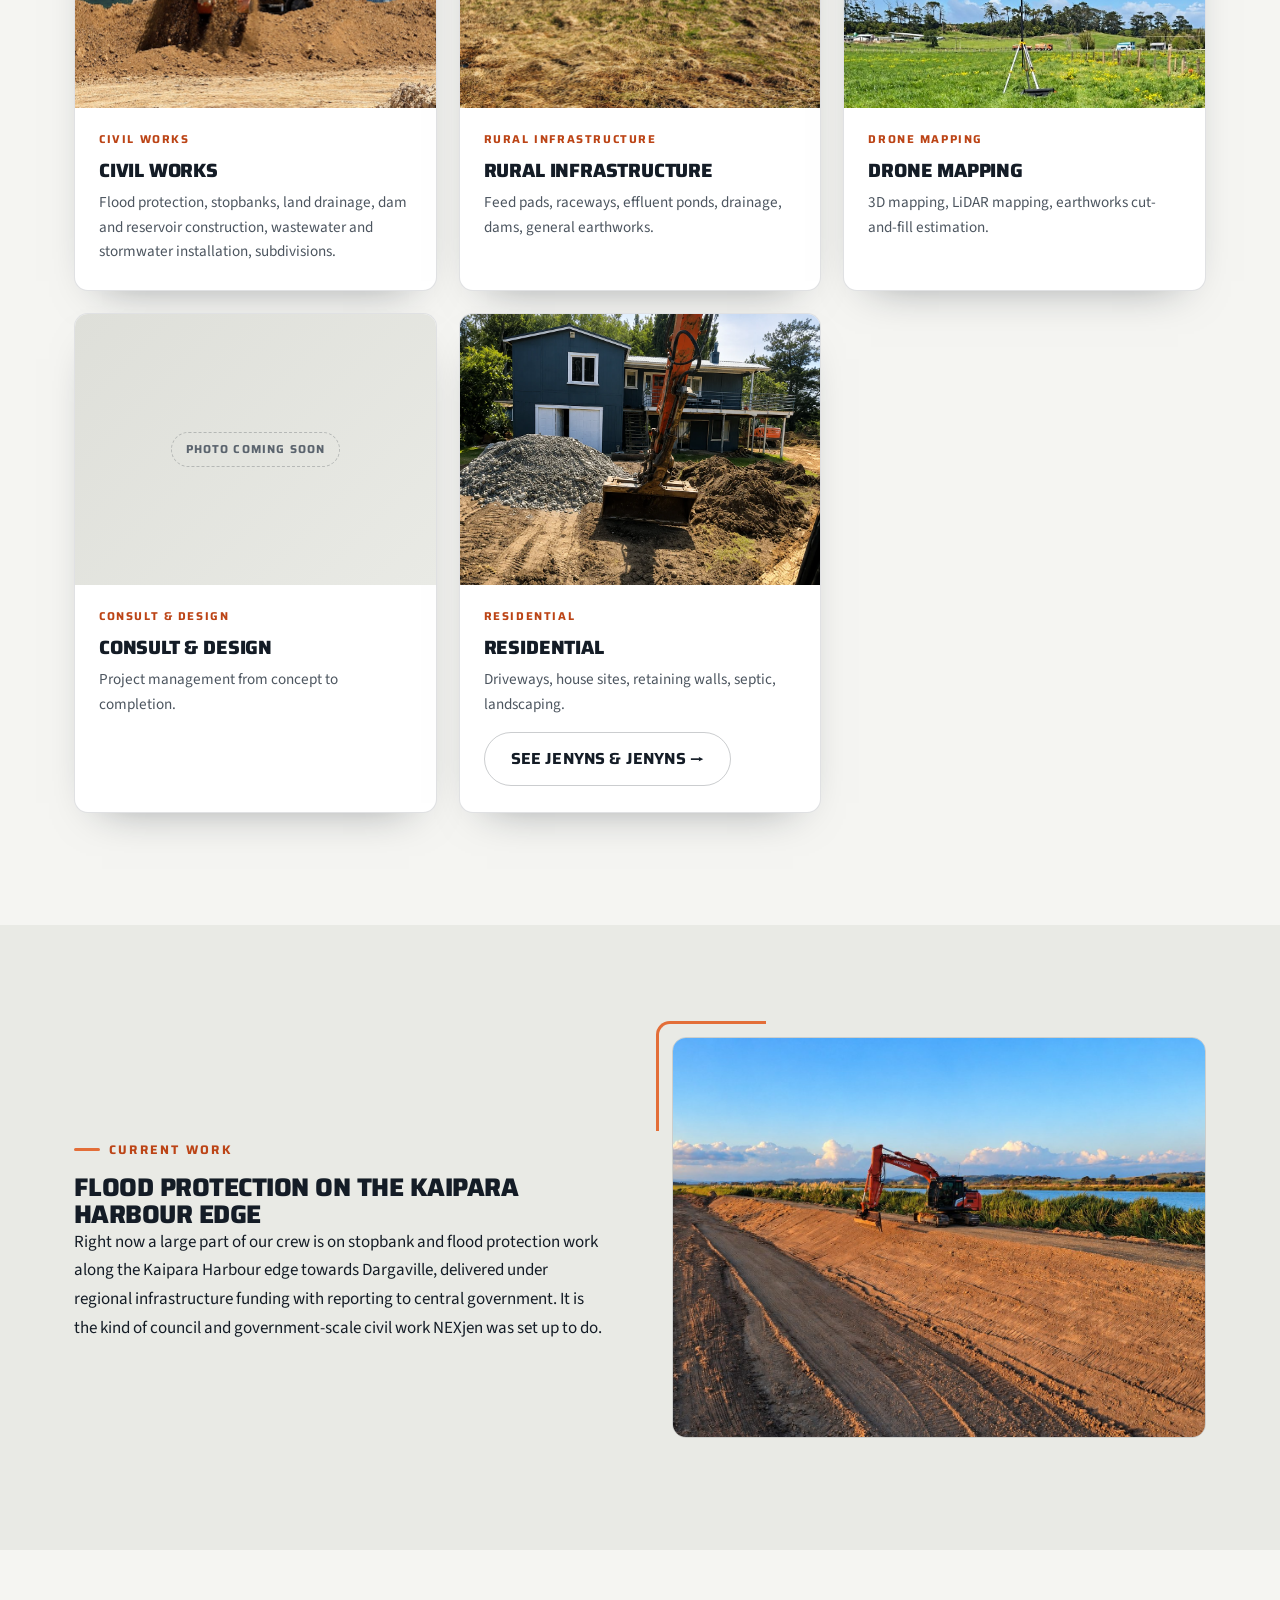
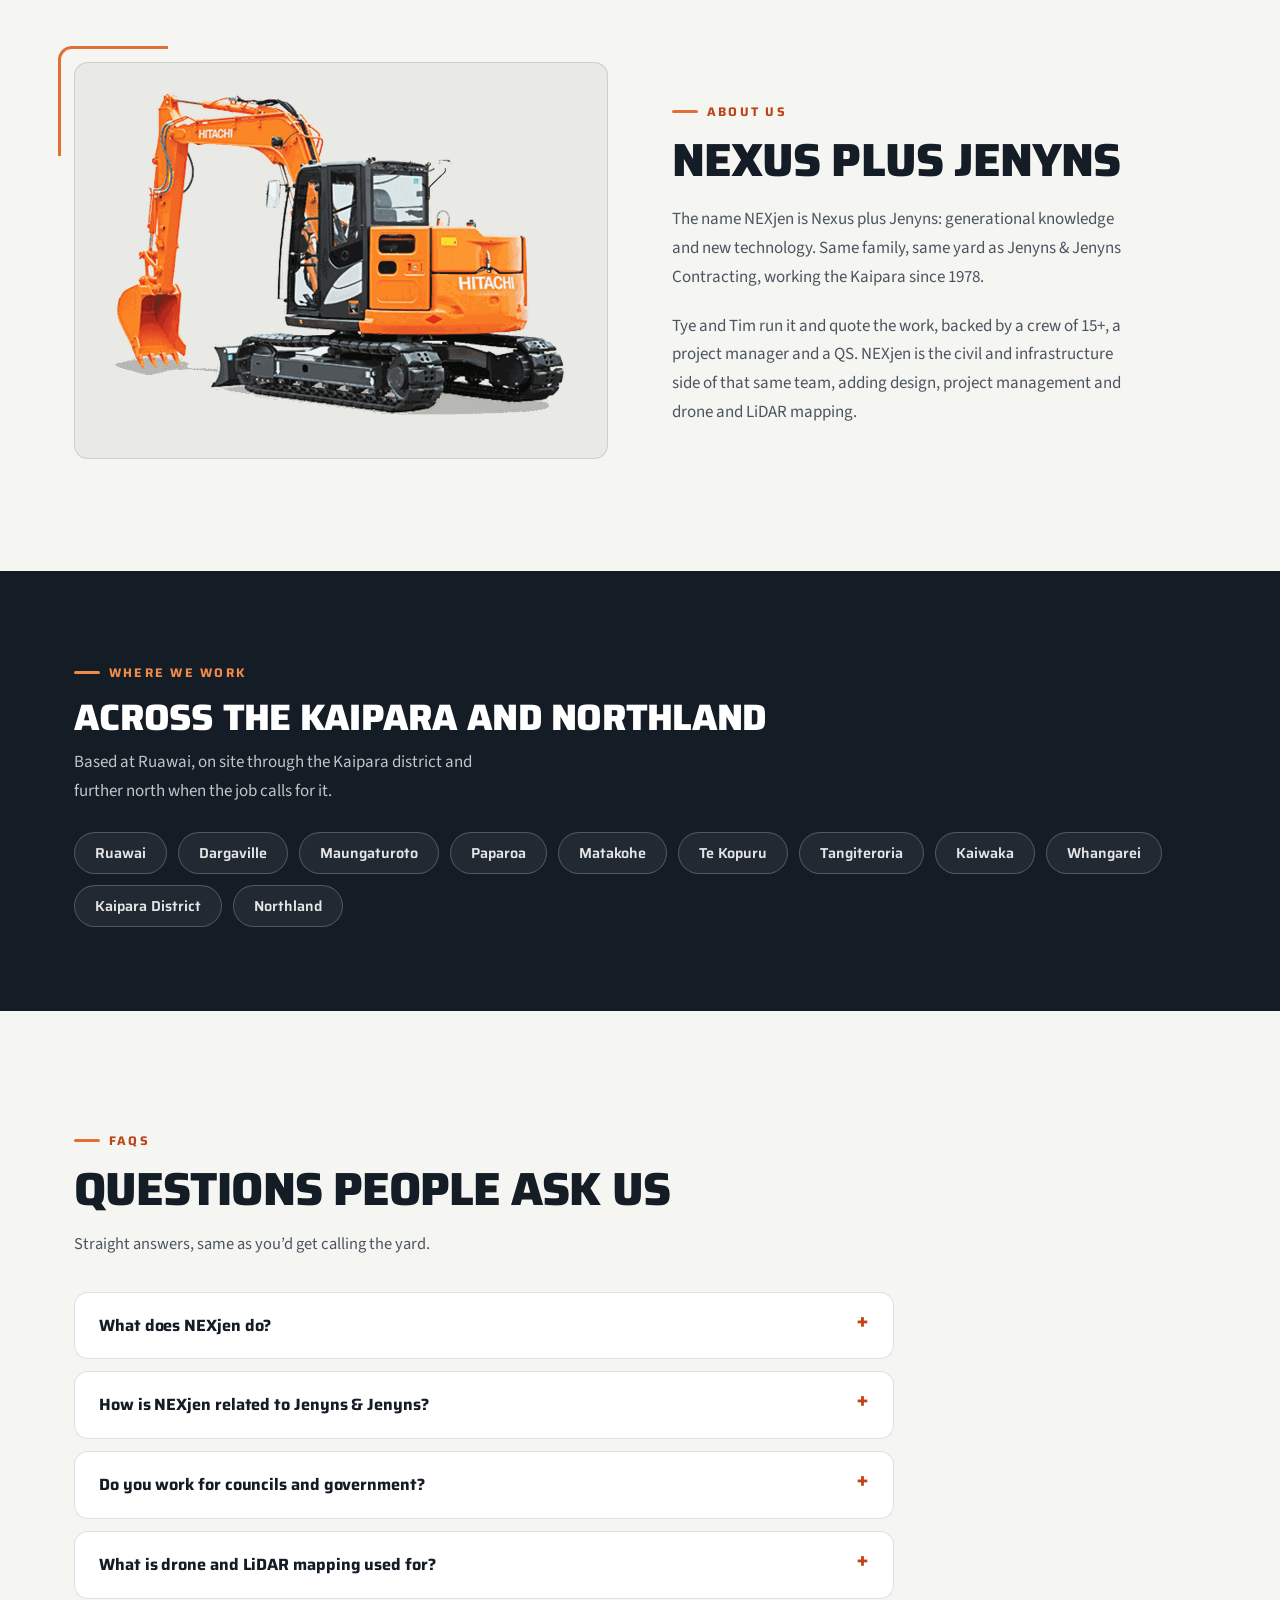
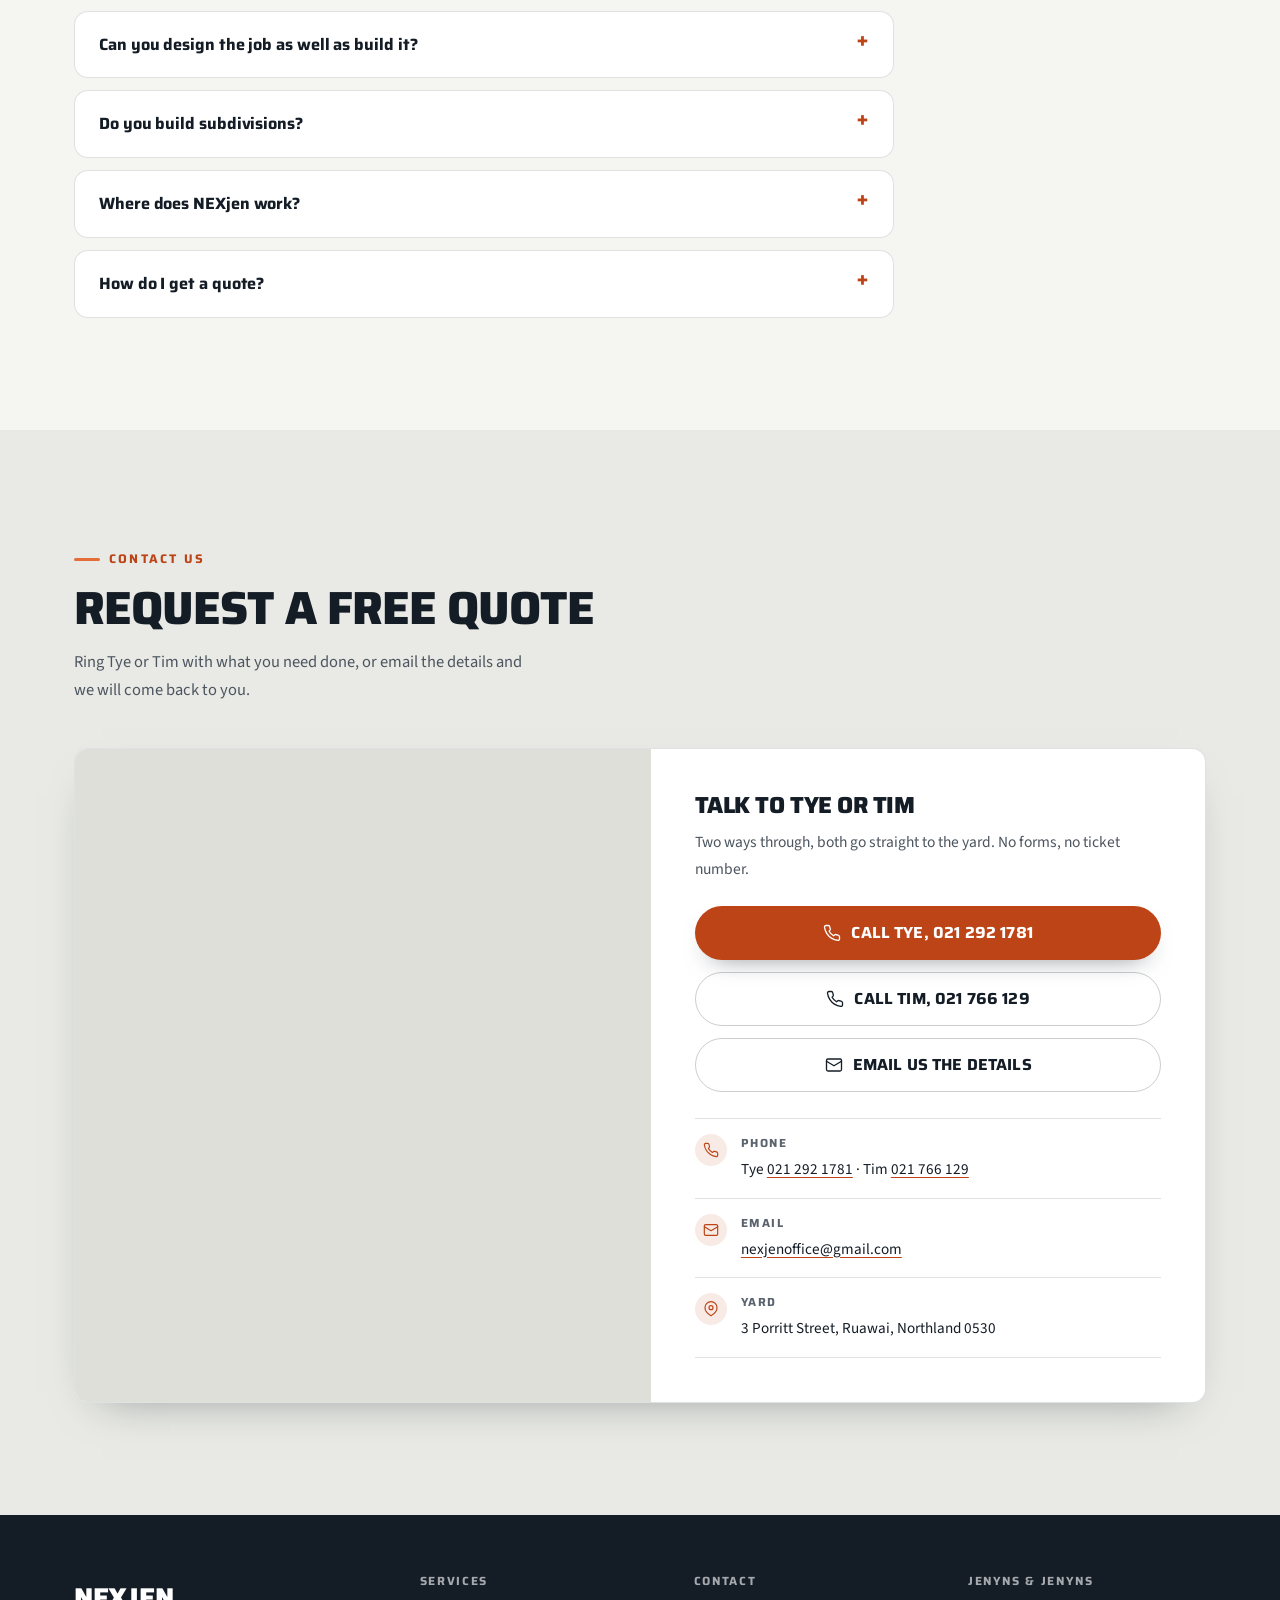
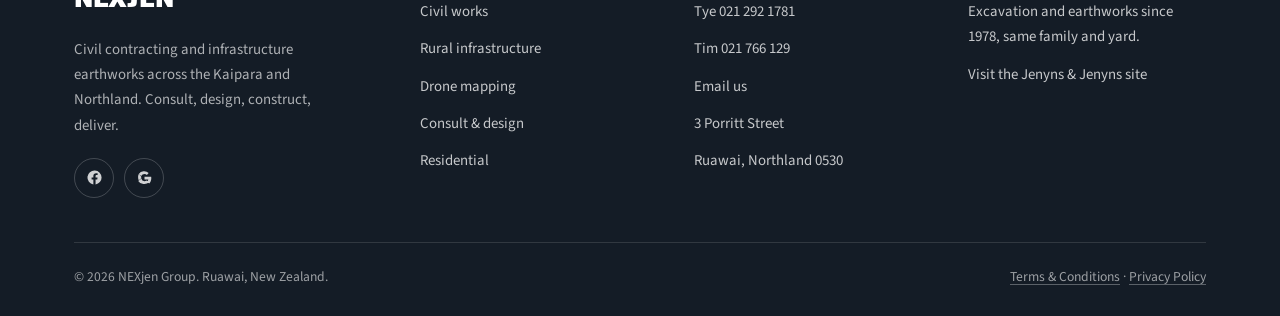
==== commit f570982e: "Add real NEXjen photos, replacing placeholder cards Pulled the real photos from the live nexjen.co.n" ====
--- a/nexjen/index.html
+++ b/nexjen/index.html
@@ -275,7 +275,7 @@
 <style>
 /* ---------- NEXjen accent + page-only overrides ---------- */
 :root{--accent:#3E5C76}
-.hero-media{background:linear-gradient(135deg,#101820,#243746 55%,#3E5C76);background-image:none}
+.hero-media{background-image:url('img/nexjen-hero-sunrise.jpg');background-size:cover;background-position:center}
 .intro-word{font-family:'Saira',sans-serif;font-weight:800;font-size:clamp(2.2rem,7vw,3.6rem);letter-spacing:-.02em;color:#fff;text-transform:uppercase}
 .wordmark{font-family:'Saira',sans-serif;font-weight:800;font-size:1.35rem;letter-spacing:-.01em;text-transform:uppercase;color:var(--ink)}
 .nav.stuck .wordmark{color:#fff}
@@ -330,7 +330,7 @@
     </div>
     <div class="svc-grid">
       <article class="svc rv" style="--i:1">
-        <div class="ph-photo"><span>Photo coming soon</span></div>
+        <div class="svc-photo"><img src="img/nexjen-civil-works.jpg" alt="Excavator cutting and shaping ground on a NEXjen civil site" width="1448" height="1086" loading="lazy" decoding="async"></div>
         <div class="svc-body">
           <span class="svc-label">Civil works</span>
           <h3>Civil works</h3>
@@ -338,7 +338,7 @@
         </div>
       </article>
       <article class="svc rv" style="--i:2">
-        <div class="ph-photo"><span>Photo coming soon</span></div>
+        <div class="svc-photo"><img src="img/nexjen-rural-infrastructure.jpg" alt="Excavator working a grassed batter on a rural infrastructure job" width="1448" height="1086" loading="lazy" decoding="async"></div>
         <div class="svc-body">
           <span class="svc-label">Rural infrastructure</span>
           <h3>Rural infrastructure</h3>
@@ -346,7 +346,7 @@
         </div>
       </article>
       <article class="svc rv" style="--i:3">
-        <div class="ph-photo"><span>Photo coming soon</span></div>
+        <div class="svc-photo"><img src="img/nexjen-drone-mapping.jpg" alt="NEXjen drone mapping rig with GPS base station set up in a paddock" width="941" height="1672" loading="lazy" decoding="async" style="object-position:top"></div>
         <div class="svc-body">
           <span class="svc-label">Drone mapping</span>
           <h3>Drone mapping</h3>
@@ -376,11 +376,14 @@
 
 <!-- CONFIRM WITH TYE BEFORE LIVE: naming this specific project needs his OK -->
 <section class="section bg-2" id="current-work">
-  <div class="wrap">
-    <div class="s-head rv">
+  <div class="wrap about">
+    <div class="rv">
       <span class="eyebrow">Current work</span>
       <h2>Flood protection on the Kaipara Harbour edge</h2>
       <p>Right now a large part of our crew is on stopbank and flood protection work along the Kaipara Harbour edge towards Dargaville, delivered under regional infrastructure funding with reporting to central government. It is the kind of council and government-scale civil work NEXjen was set up to do.</p>
+    </div>
+    <div class="about-media rv" style="--i:1">
+      <img src="img/nexjen-current-work-stopbank.jpg" alt="Excavator building a stopbank on the Kaipara Harbour edge" width="1672" height="941" loading="lazy" decoding="async">
     </div>
   </div>
 </section>
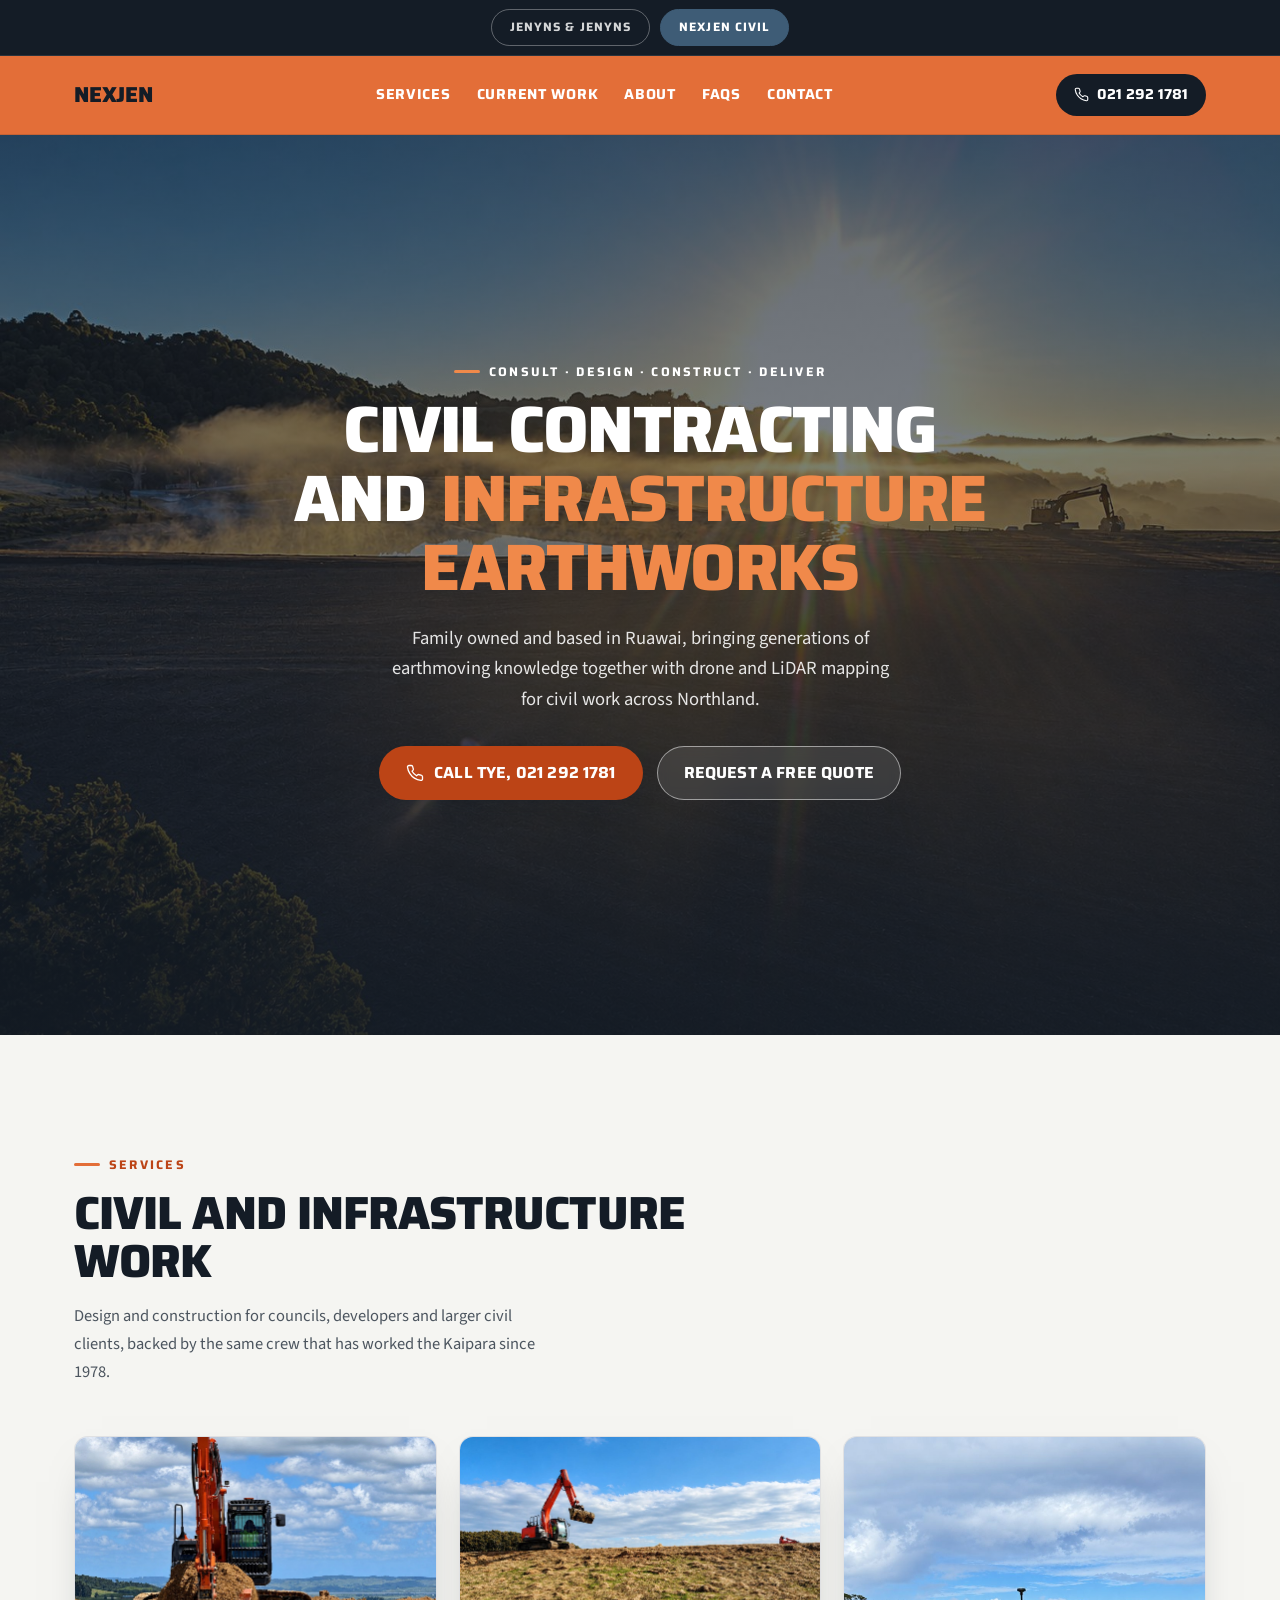
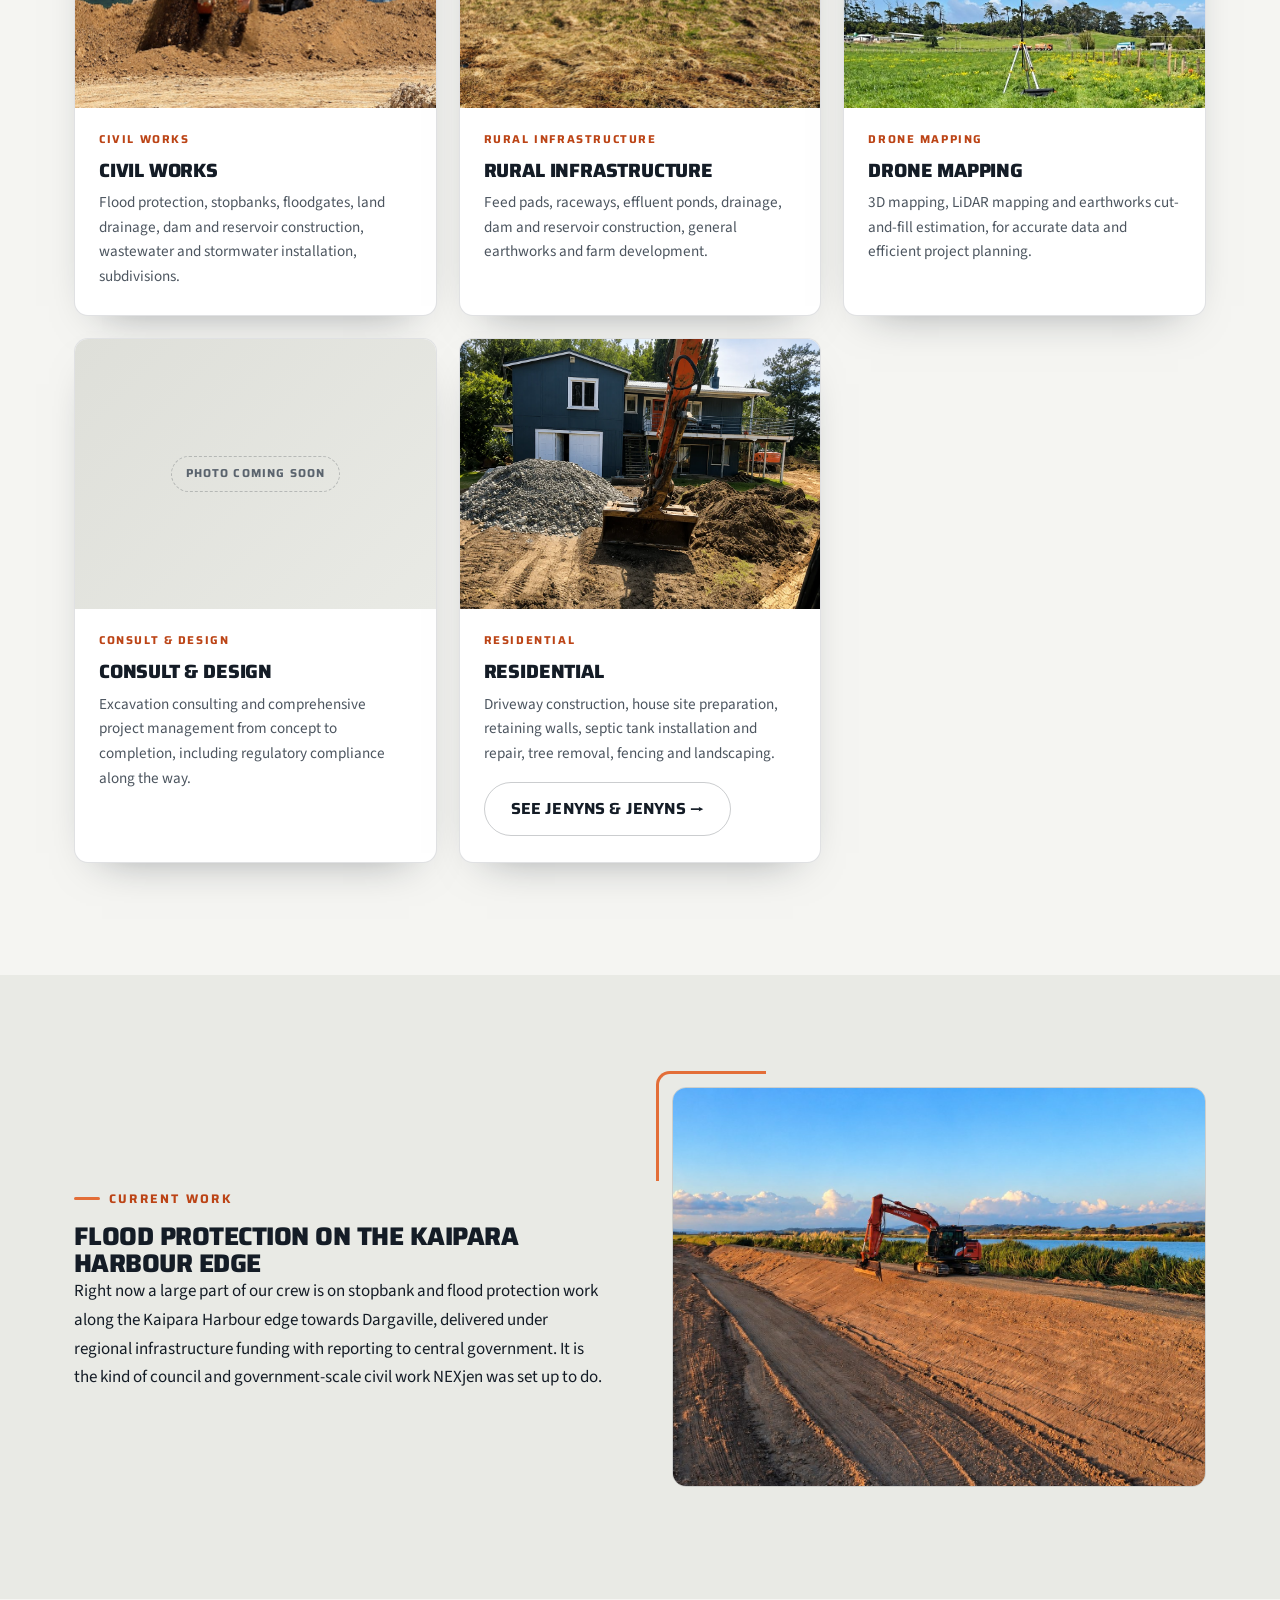
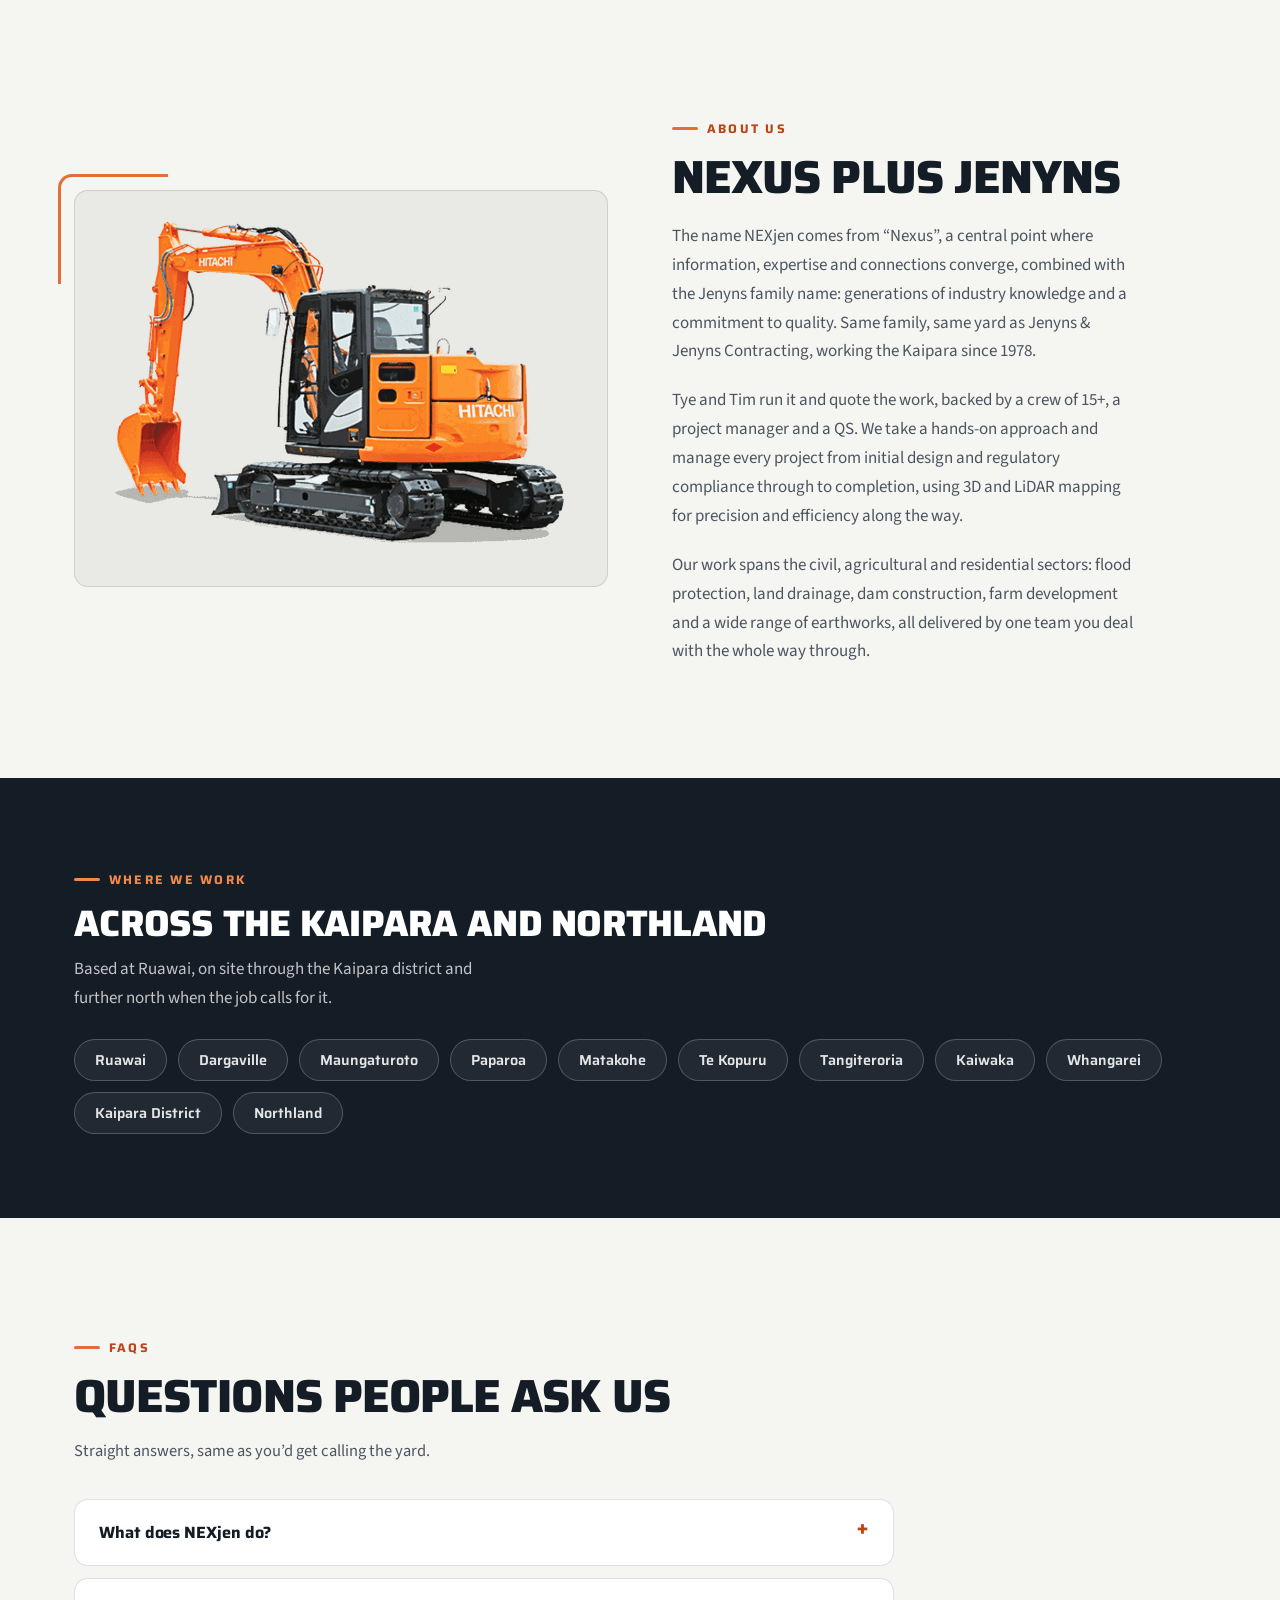
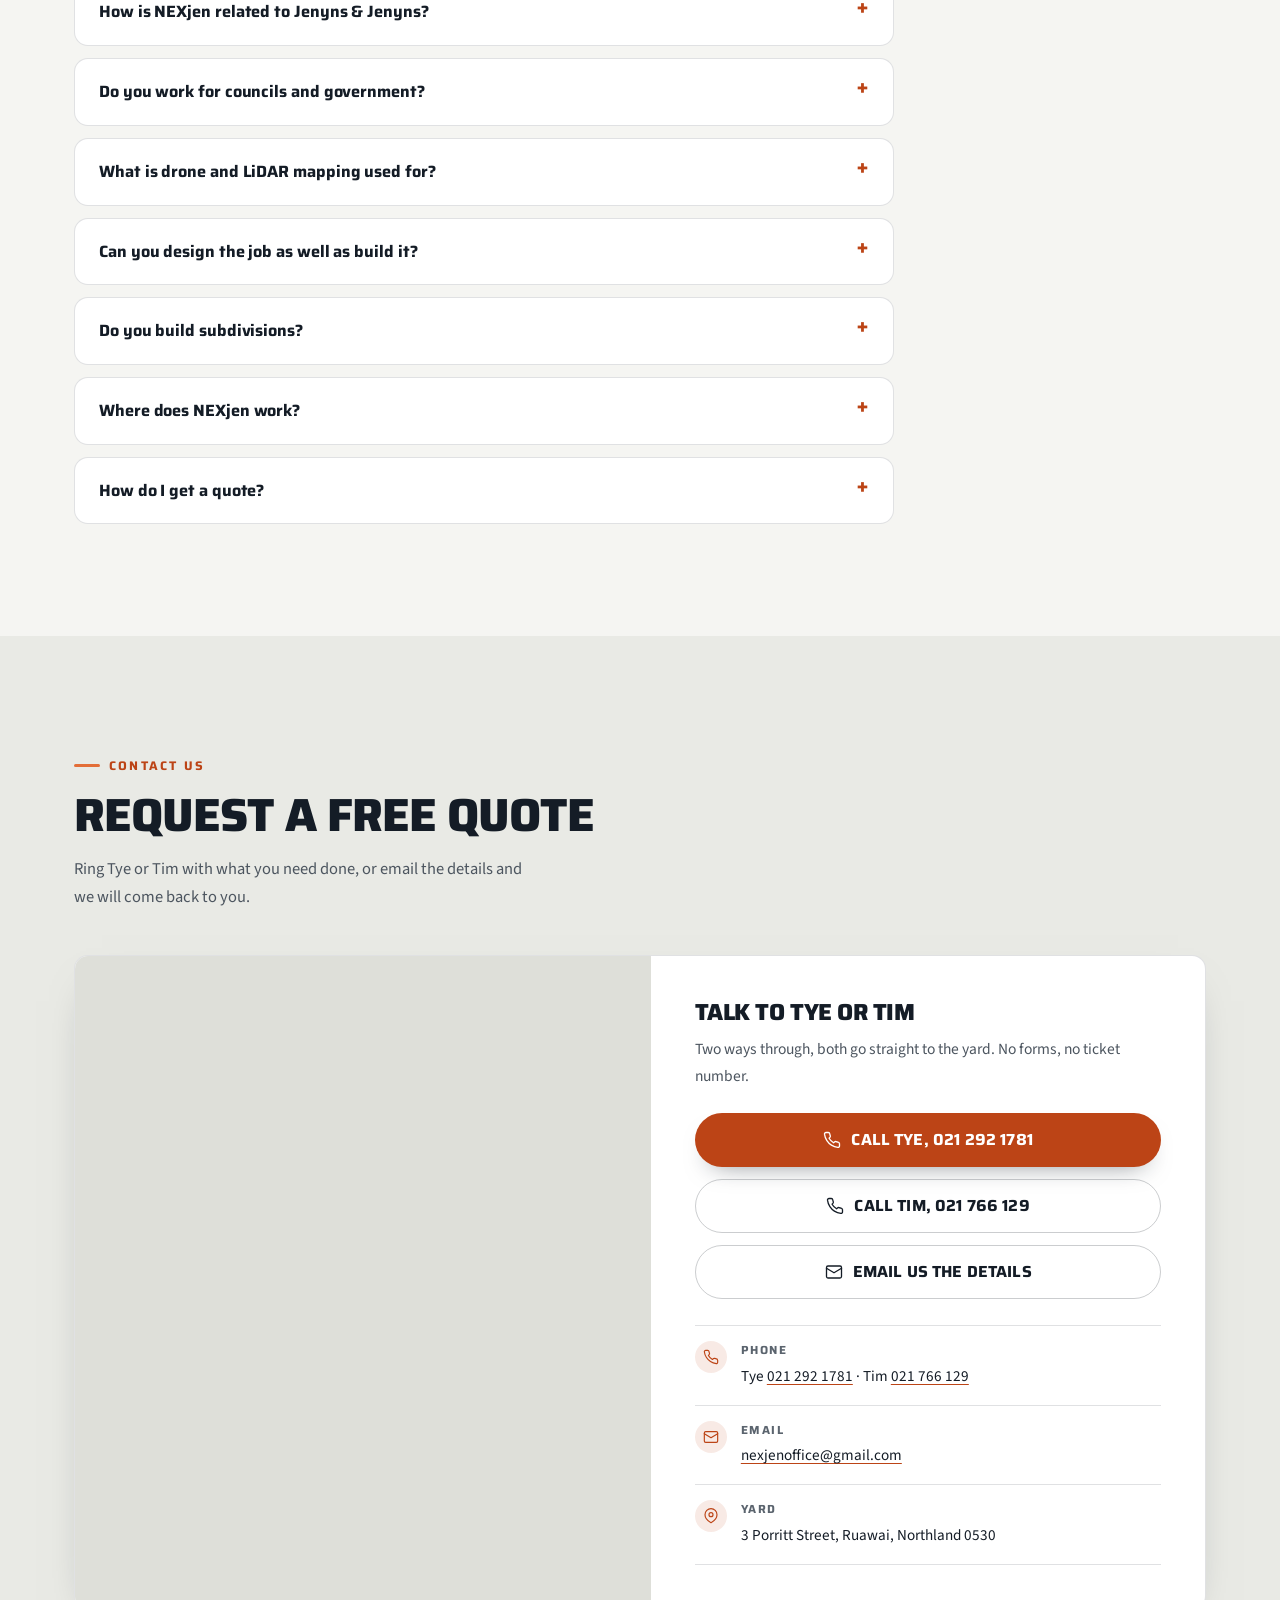
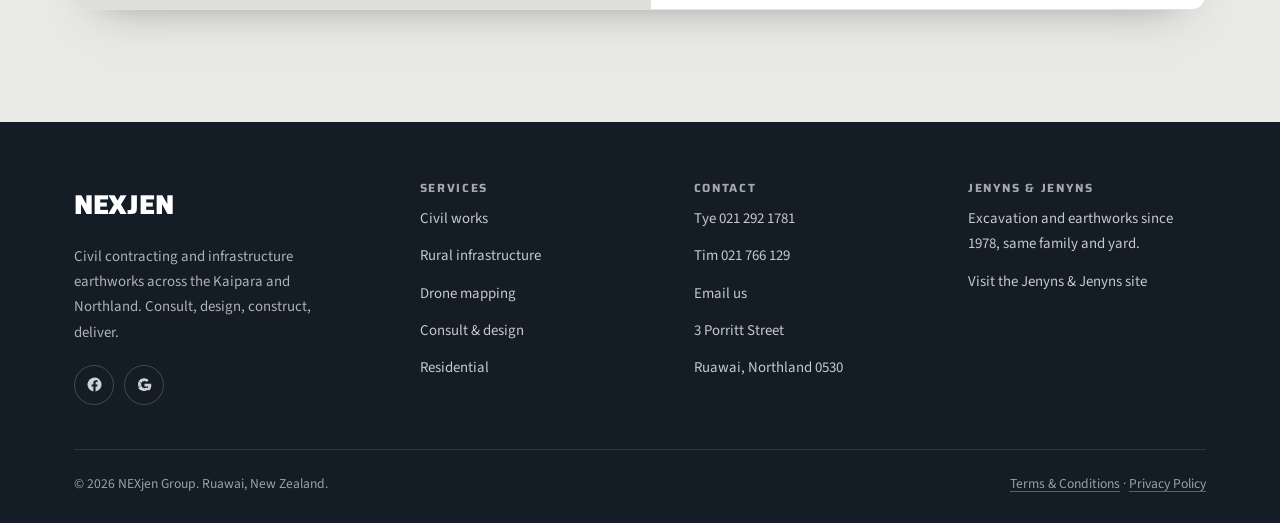
==== commit 5f2a351d: "Rewrite NEXjen content using their own live site copy Pulled the actual text from nexjen.co.nz (home" ====
--- a/nexjen/index.html
+++ b/nexjen/index.html
@@ -20,7 +20,7 @@
 <link href="https://fonts.googleapis.com/css2?family=Saira:wght@600;700;800&family=Source+Sans+3:wght@400;500;600;700&display=swap" rel="stylesheet">
 <script>document.documentElement.className+=' js';</script>
 <script type="application/ld+json">
-{"@context": "https://schema.org", "@type": "GeneralContractor", "name": "NEXjen Group", "telephone": "+64212921781", "areaServed": ["Ruawai", "Dargaville", "Maungaturoto", "Kaipara District", "Northland", "Whangarei"], "address": {"@type": "PostalAddress", "streetAddress": "3 Porritt Street", "addressLocality": "Ruawai", "addressRegion": "Northland", "postalCode": "0530", "addressCountry": "NZ"}, "sameAs": ["https://jenyns-jenyns-excavators-demo.vercel.app/"], "parentOrganization": {"@type": "GeneralContractor", "name": "Jenyns & Jenyns Contracting", "url": "https://jenyns-jenyns-excavators-demo.vercel.app/"}}
+{"@context": "https://schema.org", "@type": "GeneralContractor", "name": "NEXjen Group", "alternateName": "NEXjen Civil Contracting", "telephone": "+64212921781", "areaServed": ["Ruawai", "Dargaville", "Maungaturoto", "Kaipara District", "Northland", "Whangarei"], "address": {"@type": "PostalAddress", "streetAddress": "3 Porritt Street", "addressLocality": "Ruawai", "addressRegion": "Northland", "postalCode": "0530", "addressCountry": "NZ"}, "sameAs": ["https://jenyns-jenyns-excavators-demo.vercel.app/"], "parentOrganization": {"@type": "GeneralContractor", "name": "Jenyns & Jenyns Contracting", "url": "https://jenyns-jenyns-excavators-demo.vercel.app/"}}
 </script>
 <script type="application/ld+json">
 {"@context": "https://schema.org", "@type": "FAQPage", "mainEntity": [{"@type": "Question", "name": "What does NEXjen do?", "acceptedAnswer": {"@type": "Answer", "text": "NEXjen Group is a civil contractor based in Ruawai, Northland. We consult, design, construct and deliver infrastructure earthworks, including flood protection, land drainage, dams and reservoirs, stormwater and wastewater installation, and subdivisions."}}, {"@type": "Question", "name": "How is NEXjen related to Jenyns & Jenyns?", "acceptedAnswer": {"@type": "Answer", "text": "Same family, same yard, same crew. Jenyns & Jenyns has done excavation and earthworks around the Kaipara since 1978. NEXjen is the civil and infrastructure side, adding design, project management and drone mapping."}}, {"@type": "Question", "name": "Do you work for councils and government?", "acceptedAnswer": {"@type": "Answer", "text": "Yes. We deliver council and government-funded infrastructure work across Northland, including flood protection projects with the reporting that goes with them."}}, {"@type": "Question", "name": "What is drone and LiDAR mapping used for?", "acceptedAnswer": {"@type": "Answer", "text": "It gives an accurate 3D model of the site before work starts, so we can work out cut-and-fill volumes, plan drainage and price the job on real numbers rather than guesses."}}, {"@type": "Question", "name": "Can you design the job as well as build it?", "acceptedAnswer": {"@type": "Answer", "text": "Yes. We can take a project from concept and design through to construction and handover, so you deal with one team the whole way."}}, {"@type": "Question", "name": "Do you build subdivisions?", "acceptedAnswer": {"@type": "Answer", "text": "Yes. We handle subdivision earthworks, including site preparation, stormwater and wastewater installation, and roading and access."}}, {"@type": "Question", "name": "Where does NEXjen work?", "acceptedAnswer": {"@type": "Answer", "text": "We're based in Ruawai and work across the Kaipara District and Northland, including Dargaville, Maungaturoto and Whangarei."}}, {"@type": "Question", "name": "How do I get a quote?", "acceptedAnswer": {"@type": "Answer", "text": "Call Tye on 021 292 1781 or Tim on 021 766 129, or email the office with the site location, the scope and your timing. Plans, photos or survey data help."}}]}
@@ -334,7 +334,7 @@
         <div class="svc-body">
           <span class="svc-label">Civil works</span>
           <h3>Civil works</h3>
-          <p>Flood protection, stopbanks, land drainage, dam and reservoir construction, wastewater and stormwater installation, subdivisions.</p>
+          <p>Flood protection, stopbanks, floodgates, land drainage, dam and reservoir construction, wastewater and stormwater installation, subdivisions.</p>
         </div>
       </article>
       <article class="svc rv" style="--i:2">
@@ -342,7 +342,7 @@
         <div class="svc-body">
           <span class="svc-label">Rural infrastructure</span>
           <h3>Rural infrastructure</h3>
-          <p>Feed pads, raceways, effluent ponds, drainage, dams, general earthworks.</p>
+          <p>Feed pads, raceways, effluent ponds, drainage, dam and reservoir construction, general earthworks and farm development.</p>
         </div>
       </article>
       <article class="svc rv" style="--i:3">
@@ -350,7 +350,7 @@
         <div class="svc-body">
           <span class="svc-label">Drone mapping</span>
           <h3>Drone mapping</h3>
-          <p>3D mapping, LiDAR mapping, earthworks cut-and-fill estimation.</p>
+          <p>3D mapping, LiDAR mapping and earthworks cut-and-fill estimation, for accurate data and efficient project planning.</p>
         </div>
       </article>
       <article class="svc rv" style="--i:4">
@@ -358,7 +358,7 @@
         <div class="svc-body">
           <span class="svc-label">Consult &amp; design</span>
           <h3>Consult &amp; design</h3>
-          <p>Project management from concept to completion.</p>
+          <p>Excavation consulting and comprehensive project management from concept to completion, including regulatory compliance along the way.</p>
         </div>
       </article>
       <article class="svc rv" style="--i:5">
@@ -366,7 +366,7 @@
         <div class="svc-body">
           <span class="svc-label">Residential</span>
           <h3>Residential</h3>
-          <p>Driveways, house sites, retaining walls, septic, landscaping.</p>
+          <p>Driveway construction, house site preparation, retaining walls, septic tank installation and repair, tree removal, fencing and landscaping.</p>
           <a class="btn btn-line" style="margin-top:16px;align-self:flex-start" href="/">See Jenyns &amp; Jenyns &rarr;</a>
         </div>
       </article>
@@ -396,8 +396,9 @@
     <div class="about-copy rv" style="--i:1">
       <span class="eyebrow">About us</span>
       <h2>Nexus plus Jenyns</h2>
-      <p>The name NEXjen is Nexus plus Jenyns: generational knowledge and new technology. Same family, same yard as Jenyns &amp; Jenyns Contracting, working the Kaipara since 1978.</p>
-      <p>Tye and Tim run it and quote the work, backed by a crew of 15+, a project manager and a QS. NEXjen is the civil and infrastructure side of that same team, adding design, project management and drone and LiDAR mapping.</p>
+      <p>The name NEXjen comes from &ldquo;Nexus&rdquo;, a central point where information, expertise and connections converge, combined with the Jenyns family name: generations of industry knowledge and a commitment to quality. Same family, same yard as Jenyns &amp; Jenyns Contracting, working the Kaipara since 1978.</p>
+      <p>Tye and Tim run it and quote the work, backed by a crew of 15+, a project manager and a QS. We take a hands-on approach and manage every project from initial design and regulatory compliance through to completion, using 3D and LiDAR mapping for precision and efficiency along the way.</p>
+      <p>Our work spans the civil, agricultural and residential sectors: flood protection, land drainage, dam construction, farm development and a wide range of earthworks, all delivered by one team you deal with the whole way through.</p>
     </div>
   </div>
 </section>
@@ -421,7 +422,7 @@
       <p>Straight answers, same as you&rsquo;d get calling the yard.</p>
     </div>
     <div class="faq-list rv" style="--i:1">
-<details class="faq-item"><summary>What does NEXjen do?</summary><p>NEXjen Group is a civil contractor based in Ruawai, Northland. We consult, design, construct and deliver infrastructure earthworks, including flood protection, land drainage, dams and reservoirs, stormwater and wastewater installation, and subdivisions.</p></details>
+<details class="faq-item"><summary>What does NEXjen do?</summary><p>NEXjen Group is a civil contractor based in Ruawai, Northland. We consult, design, construct and deliver infrastructure earthworks, including flood protection, stopbanks and floodgates, land drainage, dams and reservoirs, stormwater and wastewater installation, and subdivisions.</p></details>
 <details class="faq-item"><summary>How is NEXjen related to Jenyns &amp; Jenyns?</summary><p>Same family, same yard, same crew. Jenyns &amp; Jenyns has done excavation and earthworks around the Kaipara since 1978. NEXjen is the civil and infrastructure side, adding design, project management and drone mapping.</p></details>
 <details class="faq-item"><summary>Do you work for councils and government?</summary><p>Yes. We deliver council and government-funded infrastructure work across Northland, including flood protection projects with the reporting that goes with them.</p></details>
 <details class="faq-item"><summary>What is drone and LiDAR mapping used for?</summary><p>It gives an accurate 3D model of the site before work starts, so we can work out cut-and-fill volumes, plan drainage and price the job on real numbers rather than guesses.</p></details>
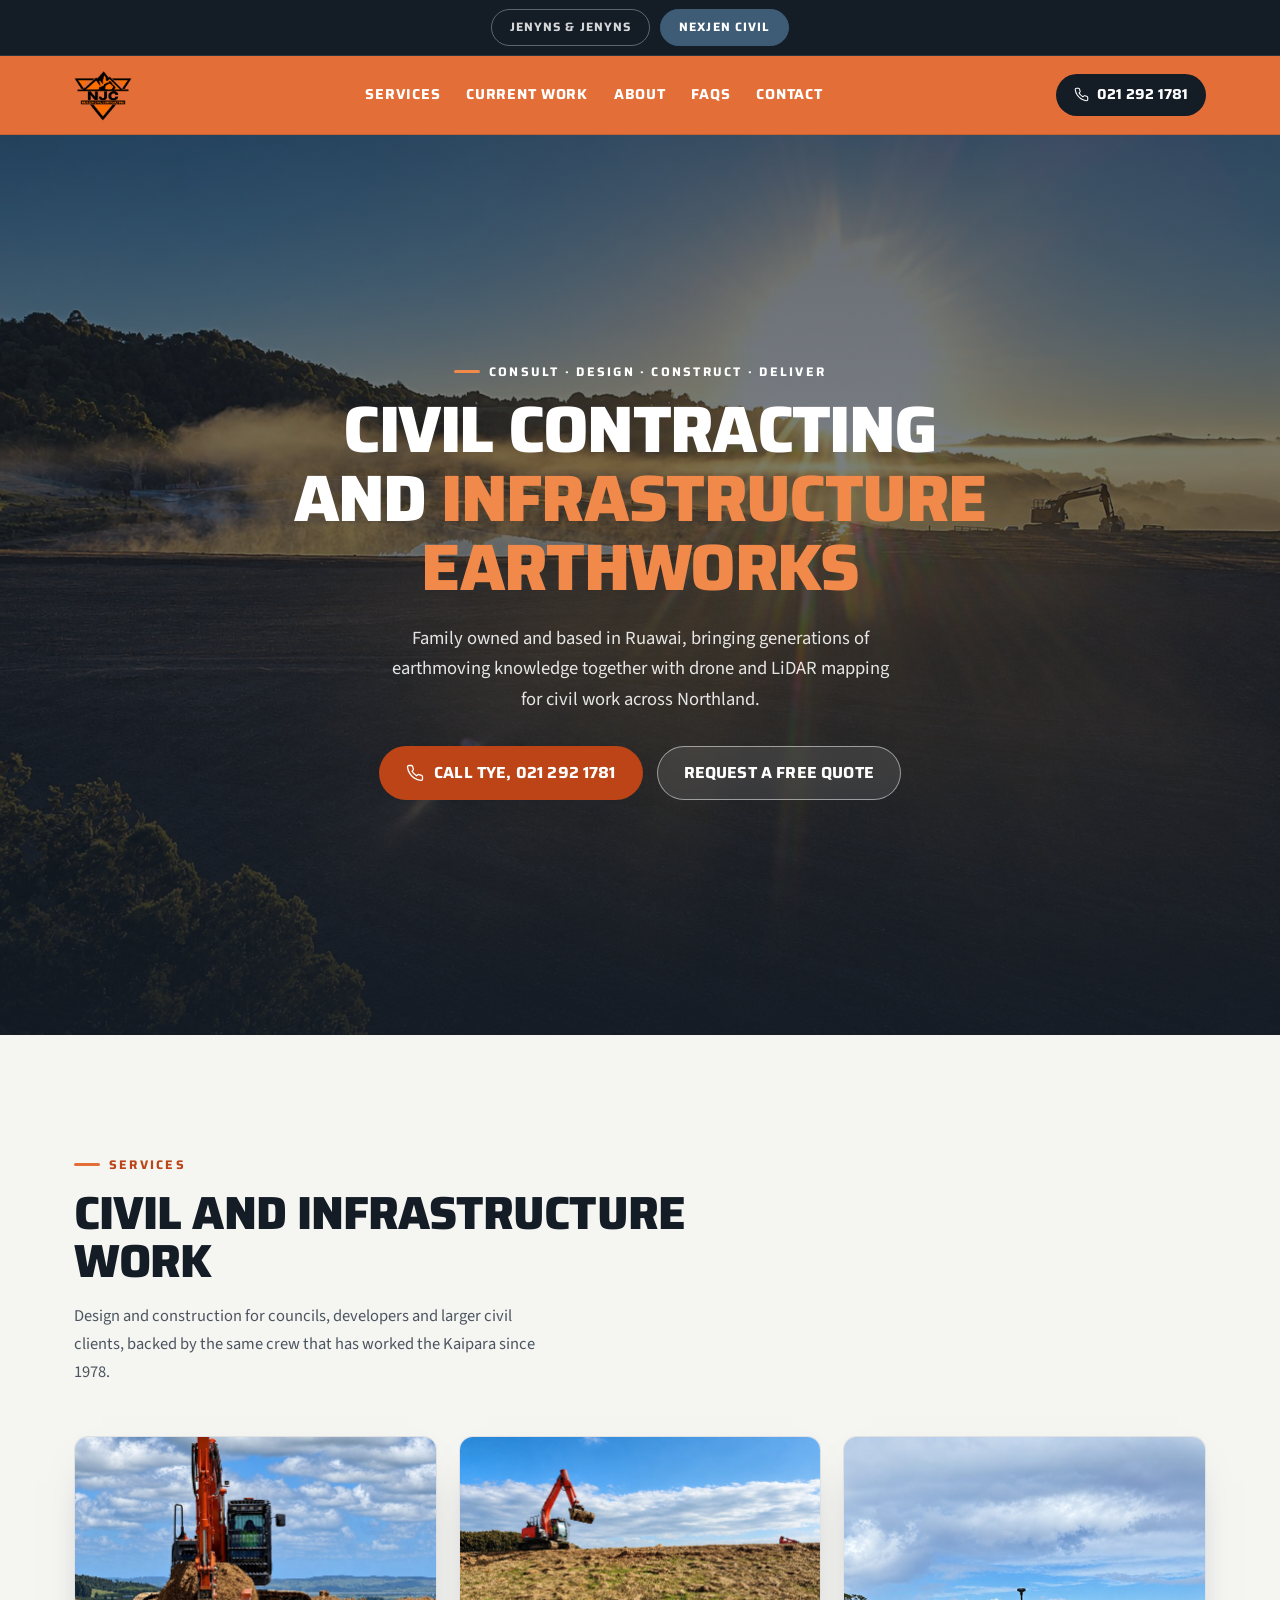
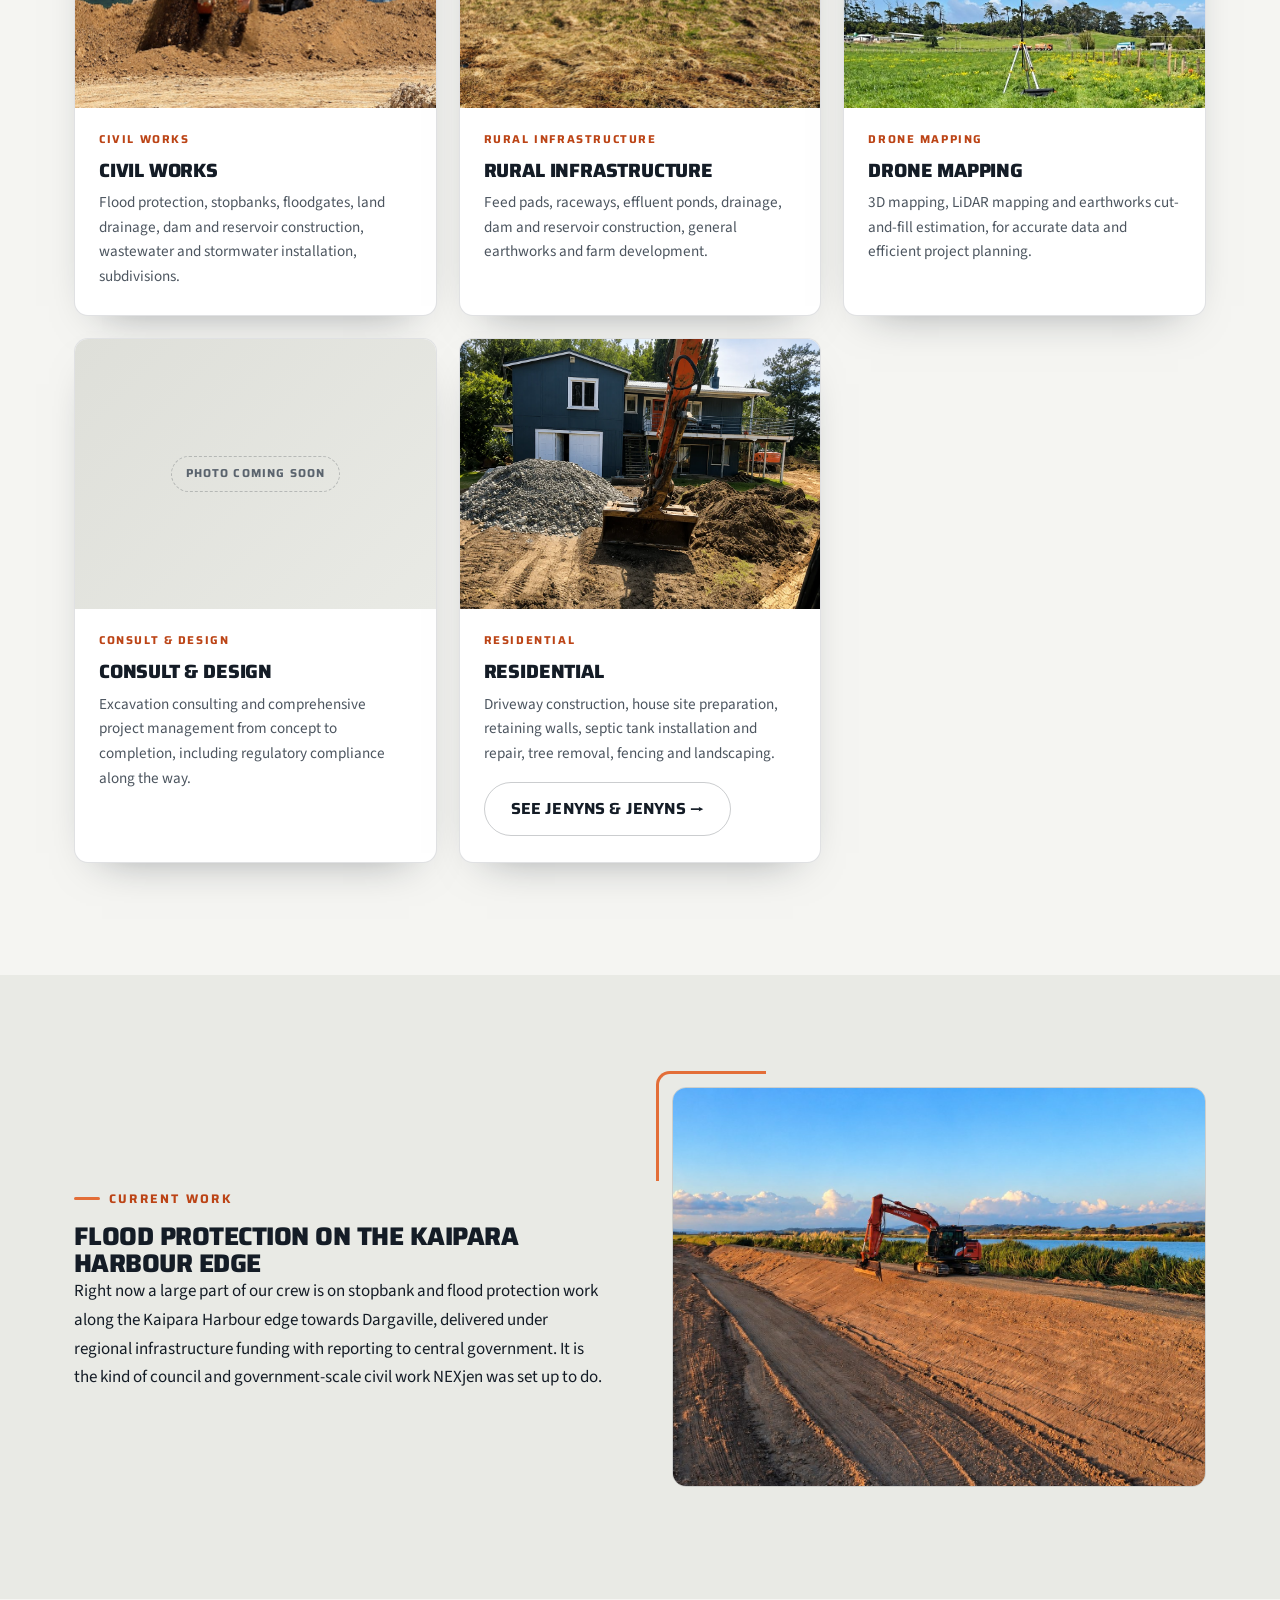
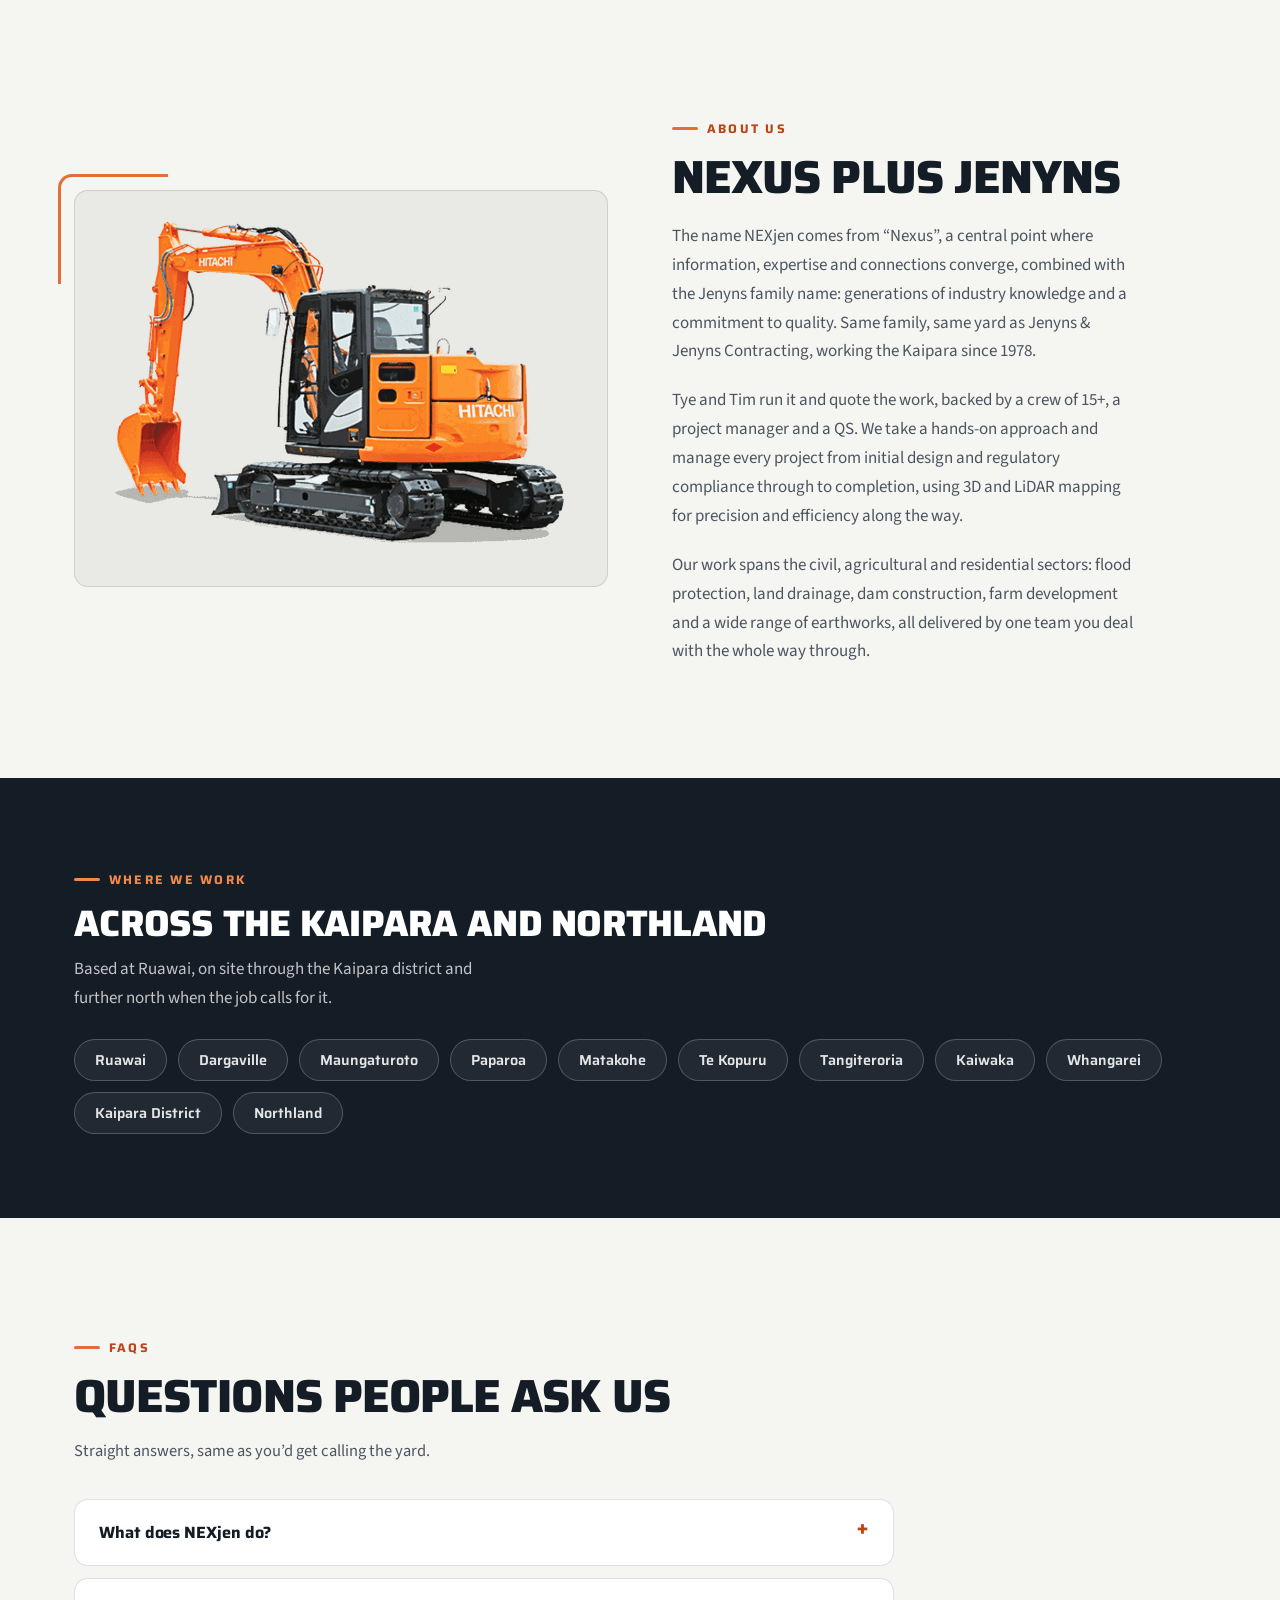
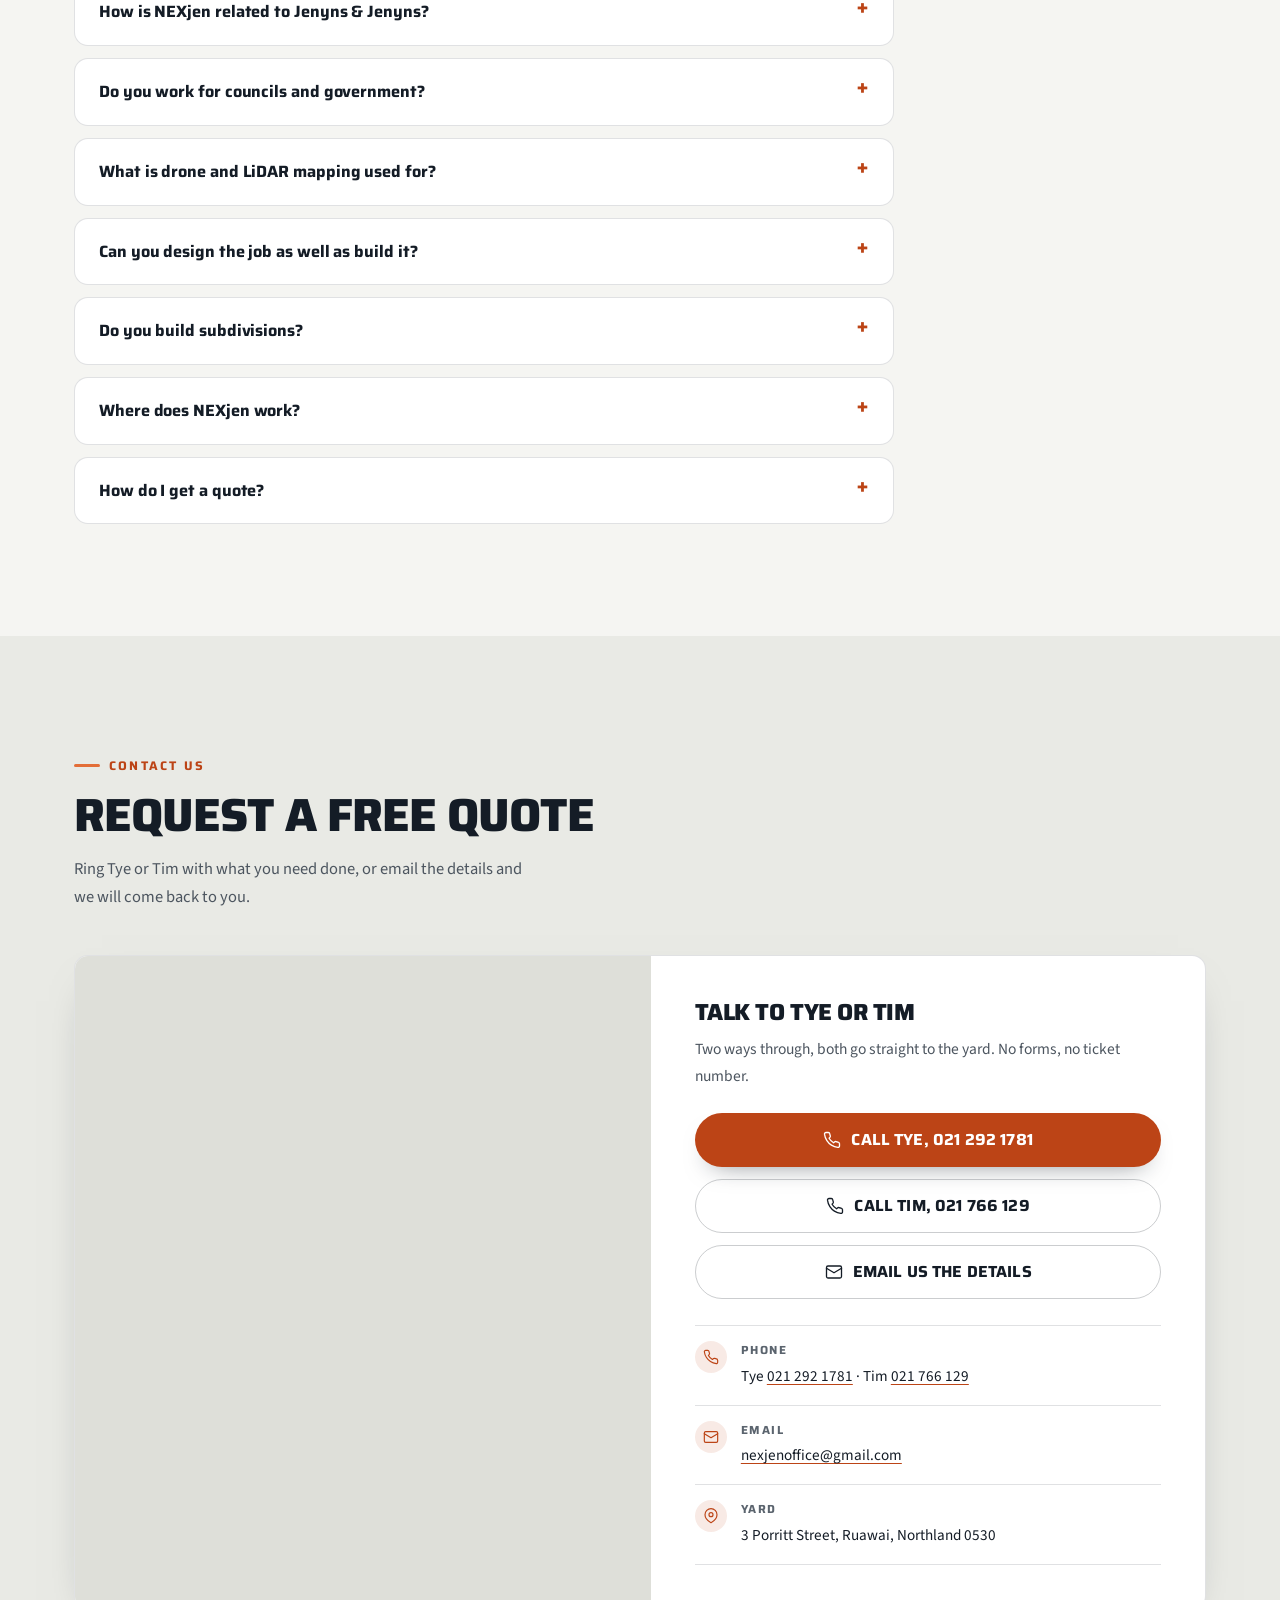
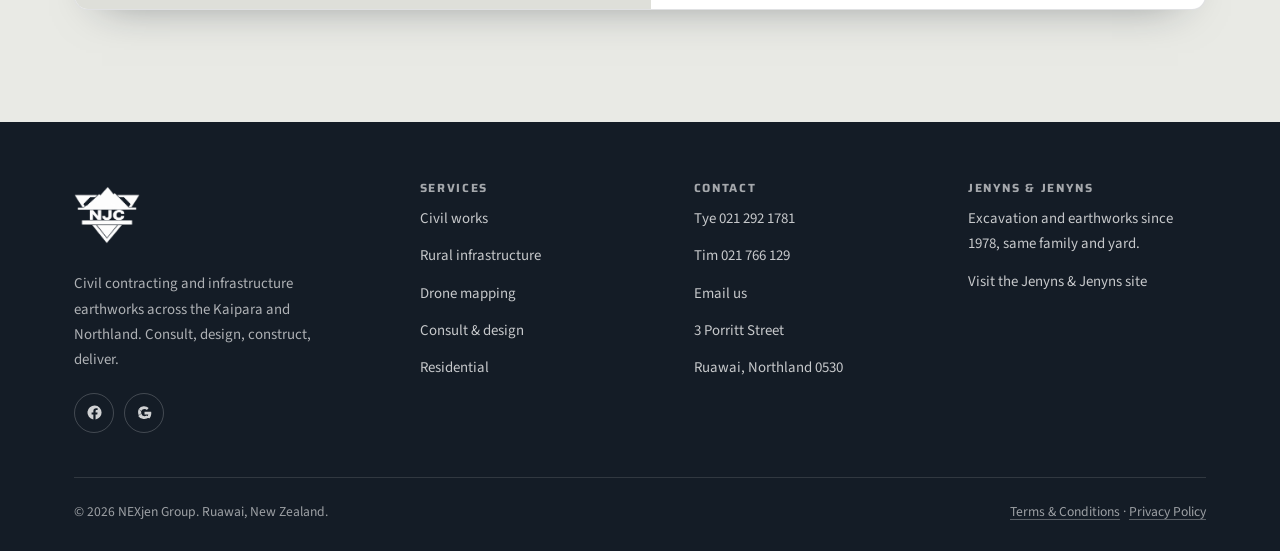
==== commit e7f8b050: "Add NEXjen logo to nav, footer and intro splash" ====
--- a/nexjen/index.html
+++ b/nexjen/index.html
@@ -284,14 +284,14 @@
 </style>
 </head>
 <body>
-<div id="intro"><div><span class="intro-word">NEXjen</span><div class="ln"></div></div></div>
+<div id="intro"><div><img src="img/nexjen-logo.png" alt="NEXjen Civil Contracting" style="height:clamp(90px,16vw,150px);width:auto;filter:brightness(0) invert(1)"><div class="ln"></div></div></div>
 <div id="top-sentinel" aria-hidden="true" style="position:absolute;top:0;left:0;height:48px;width:1px;pointer-events:none"></div>
 
 <div class="sticky-shell">
 <div class="brandbar"><div class="wrap brandbar-inner"><a class="bb-tab" href="/">Jenyns &amp; Jenyns</a><a class="bb-tab bb-active" href="/nexjen/">NEXjen Civil</a></div></div>
 <header class="nav" id="nav">
   <div class="wrap nav-inner">
-    <a class="brand wordmark" href="/nexjen/" aria-label="NEXjen Group, home">NEXjen</a>
+    <a class="brand" href="/nexjen/" aria-label="NEXjen Group, home"><img src="img/nexjen-logo.png" alt="NEXjen Civil Contracting" style="height:56px;width:auto"></a>
     <nav class="nav-links" id="menu" aria-label="Primary">
       <a href="#services">Services</a>
       <a href="#current-work">Current work</a>
@@ -468,7 +468,7 @@
   <div class="wrap">
     <div class="foot-grid">
       <div class="foot-brand">
-        <a class="foot-wordmark" href="/nexjen/">NEXjen</a>
+        <a href="/nexjen/" style="display:inline-block"><img src="img/nexjen-logo.png" alt="NEXjen Civil Contracting" style="height:64px;width:auto;filter:brightness(0) invert(1)"></a>
         <p>Civil contracting and infrastructure earthworks across the Kaipara and Northland. Consult, design, construct, deliver.</p>
         <div class="socials">
           <!-- TODO: real Facebook/Google Business Profile links once confirmed, currently search queries -->
